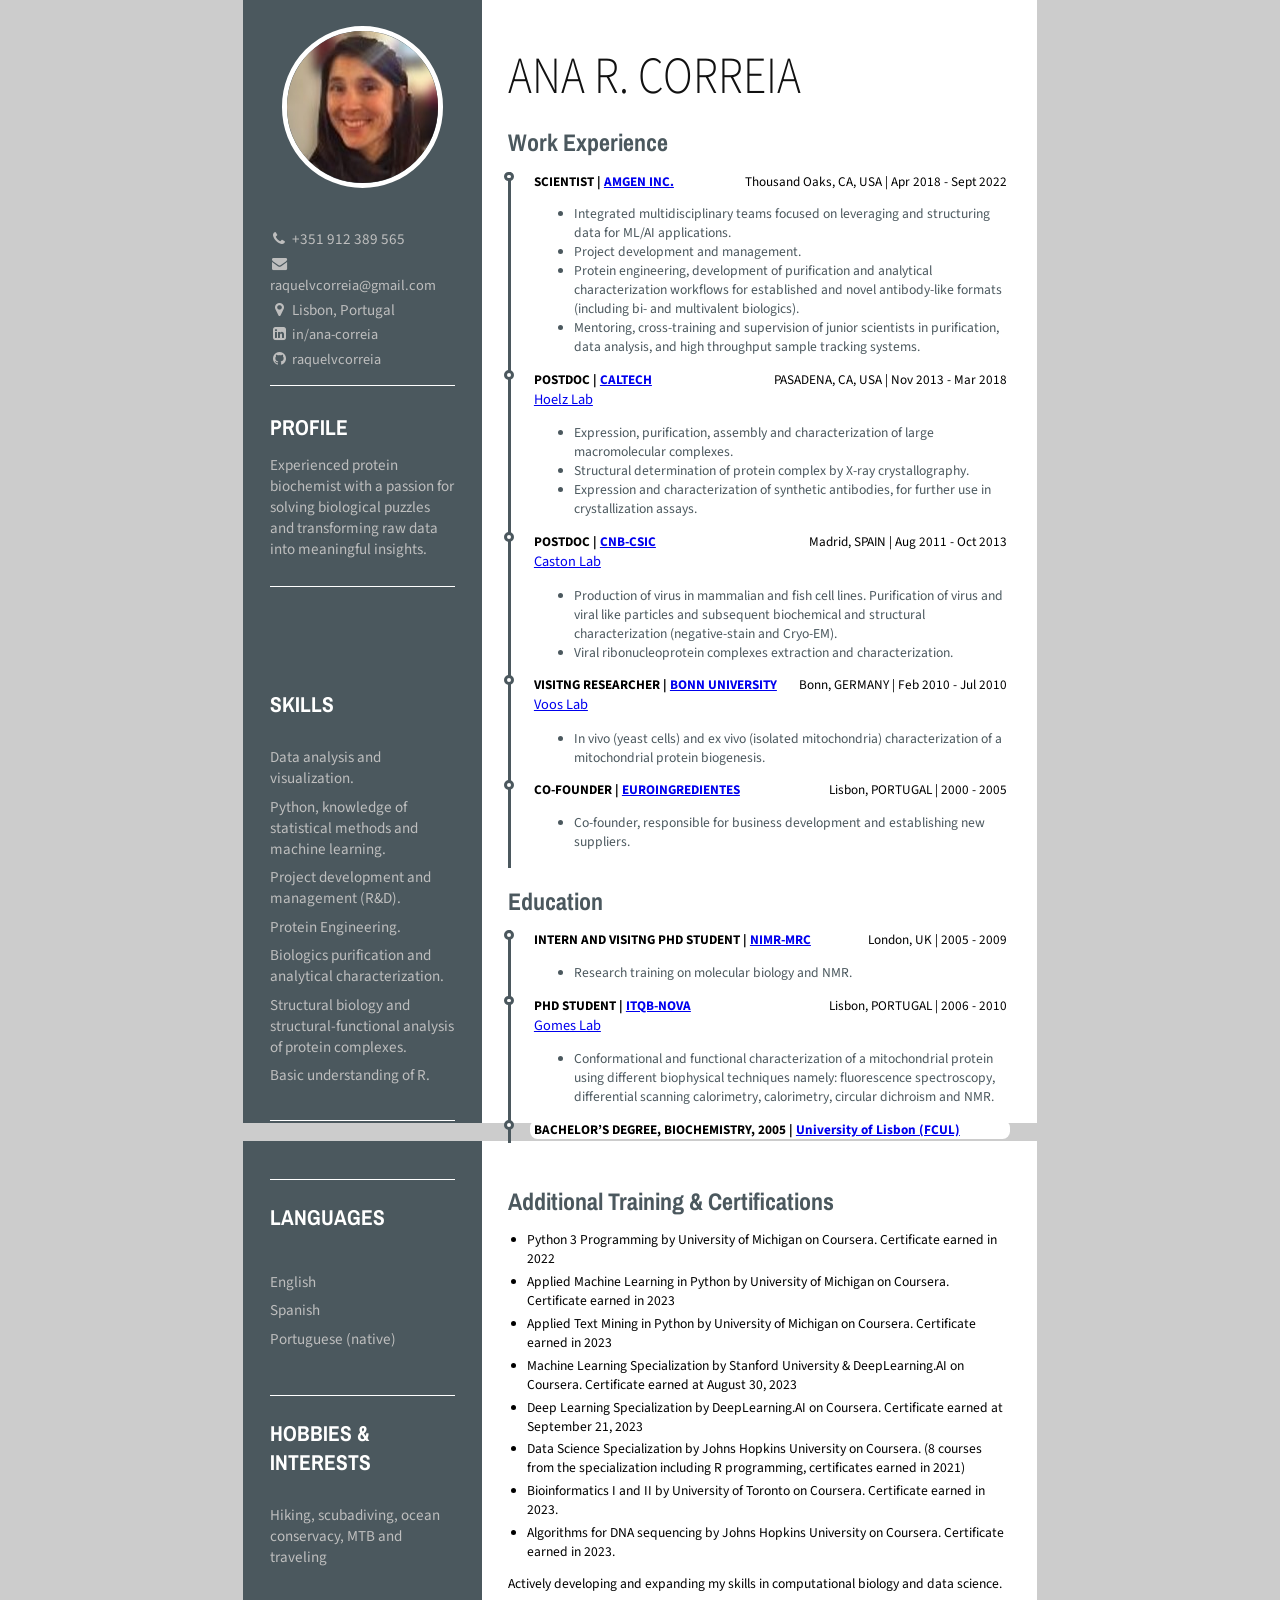
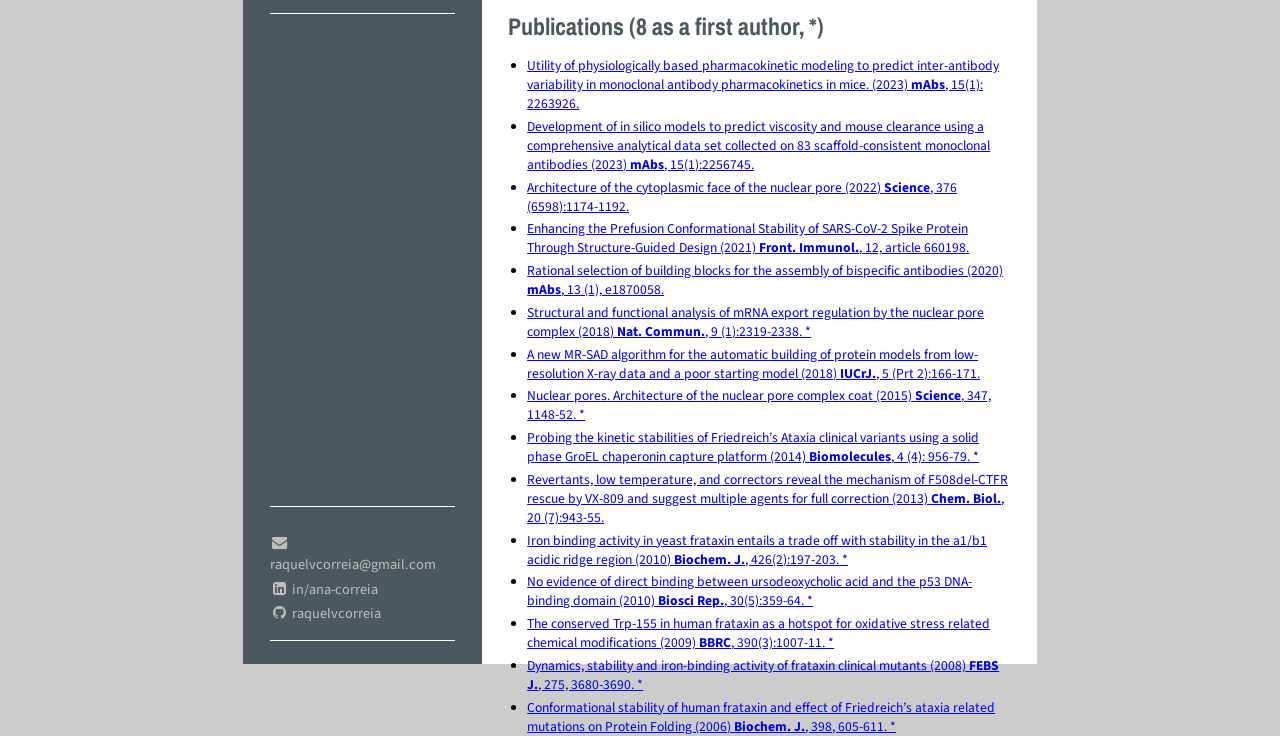
==== index.html @ 67ef7b8e "Updated Research Labs information" ====
<!DOCTYPE html>
<html>
<head>
  <link href="https://maxcdn.bootstrapcdn.com/font-awesome/4.2.0/css/font-awesome.min.css" rel="stylesheet">
  <link rel="preconnect" href="https://fonts.googleapis.com">
  <link rel="preconnect" href="https://fonts.gstatic.com" crossorigin>
  <link href="https://fonts.googleapis.com/css2?family=Archivo+Narrow&family=Julius+Sans+One&family=Open+Sans&family=Source+Sans+Pro&display=swap" rel="stylesheet">
  <link rel="stylesheet" href="index.css">
</head>
<body>
  <page size="A4">
    <div class="container">
      <div class="leftPanel">
        <img src="AnaRCorreia.jpg">
        <div class="details">
          <div class="item bottomLineSeparator">
            <div class="smallText">
              <p>
                <i class="fa fa-phone contactIcon" aria-hidden="true"></i>
                +351 912 389 565
              </p>
              <p>
                <i class="fa fa-envelope contactIcon" aria-hidden="true"></i>
                <a href="mailto:raquelvcorreia@gmail.com">
                raquelvcorreia@gmail.com
                </a>
              </p>
              <p>
                <i class="fa fa-map-marker contactIcon" aria-hidden="true"></i>
                Lisbon, Portugal
              </p>
              <p>
                <i class="fa fa-linkedin-square contactIcon" aria-hidden="true"></i>
                <a href="https://www.linkedin.com/in/ana-correia/">
                in/ana-correia
                </a>
              </p>
              <p>
                <i class="fa fa-github  contactIcon" aria-hidden="true"></i>
                <a href="https://github.com/raquelvcorreia">
                raquelvcorreia
                </a>
              </p>

            </div>
          </div>
          <div class="item bottomLineSeparator">


            <div class="item">
              <h2>
                <p>
                </p>
                PROFILE
              </h2>
              <div class="smallText">
                <p>
                  Experienced protein biochemist with a passion for solving biological puzzles and transforming raw data into meaningful insights.
                </p>
              </div>
            </div>
          </div>
          <div class="item bottomLineSeparator">

            <h2>
              <pre>

              </pre>
              SKILLS
            </h2>
            <div class="smallText">
              <div class="skill">
                  <ul>
                    <li>
                      <span>Data analysis and visualization.</span>
                    </li>
                    <li>
                      <span>Python, knowledge of statistical methods and machine learning.</span>
                    </li>
                    <li>
                      <span>Project development and management (R&D).</span>
                    </li>
                    <li>
                      <span>Protein Engineering.</span>
                    </li>
                    <li>
                      <span>Biologics purification and analytical characterization.</span>
                    </li>
                    <li>
                      <span>Structural biology and structural-functional analysis of protein complexes.</span>
                    </li>
                    <li>
                      <span>Basic understanding of R.</span>
                    </li>
                  </ul>
                </div>
              </div>
            </div>
          </div>
      </div>



      <div class="rightPanel">
        <div>
          <h1>
            Ana R. Correia
          </h1>
        </div>

          <h2>
            Work Experience
          </h2>
          <div class="Timeline">
            <div class="outer">
              <div class="card">
                <div class="info">
                  <div class="title">
                    <div class="jobPosition">
                      <span class="bolded">
                        SCIENTIST | <a href="https://www.amgen.com"> AMGEN INC. </a>
                      </span>
                      <span>
                        Thousand Oaks, CA, USA | Apr 2018 - Sept 2022
                      </span>
                    </div>

                    <div class="smallText">
                      <ul>
                        <li>
                          Integrated multidisciplinary teams focused on leveraging and structuring data for ML/AI applications.
                        </li>
                        <li>
                          Project development and management.
                        </li>
                        <li>
                          Protein engineering, development of purification and analytical characterization workflows for established and novel antibody-like formats (including bi- and multivalent biologics).
                        </li>
                        <li>
                          Mentoring, cross-training and supervision of junior scientists in purification, data analysis, and high throughput sample tracking systems.
                        </li>
                      </ul>
                    </div>
                  </div>
                </div>
              </div>

              <div class="card">
                <div class="info">
                  <div class="title">
                    <div class="jobPosition">
                      <span class="bolded">
                        POSTDOC | <a href="https://www.caltech.edu/"> CALTECH </a>
                      </span>
                      <span>
                        PASADENA, CA, USA | Nov 2013 - Mar 2018
                      </span>
                    </div>
                    <div class="smallText">
                      <a href="http://ahweb.caltech.edu/AH_Web/Hoelz_Lab_Home.html"> Hoelz Lab </a>
                      <ul>
                        <li>
                          Expression, purification, assembly and characterization of large macromolecular complexes.
                        </li>
                        <li>
                          Structural determination of protein complex by X-ray crystallography.
                        </li>
                        <li>
                          Expression and characterization of synthetic antibodies, for further use in crystallization assays.
                        </li>
                      </ul>
                    </div>
                  </div>
                </div>
              </div>

              <div class="card">
                <div class="info">
                  <div class="title">
                    <div class="jobPosition">
                      <span class="bolded">
                        POSTDOC | <a href="http://www.cnb.csic.es/"> CNB-CSIC </a>
                      </span>
                      <span>
                        Madrid, SPAIN | Aug 2011 - Oct 2013
                      </span>
                    </div>
                    <div class="smallText">
                      <a href="http://wwwuser.cnb.csic.es/~jrcaston/Caston-lab/Home.html"> Caston Lab </a>
                      <ul>
                        <li>
                          Production of virus in mammalian and fish cell lines. Purification of virus and viral like particles and subsequent biochemical and structural characterization (negative-stain and Cryo-EM).
                        </li>
                        <li>
                          Viral ribonucleoprotein complexes extraction and characterization.
                        </li>
                      </ul>
                    </div>
                </div>
              </div>
            </div>
            <div class="card">
              <div class="info">
                <div class="title">
                  <div class="jobPosition">
                    <span class="bolded">
                      VISITNG RESEARCHER | <a href="https://www.uni-bonn.de/en"> BONN UNIVERSITY </a>
                    </span>
                    <span>
                      Bonn, GERMANY | Feb 2010 - Jul 2010
                    </span>
                  </div>
                  <div class="smallText">
                    <a href="https://www.ibmb.uni-bonn.de/de/forschung/ag-voos"> Voos Lab </a>
                    <ul>
                      <li>
                        In vivo (yeast cells) and ex vivo (isolated mitochondria) characterization of a mitochondrial protein biogenesis.
                      </li>
                    </ul>
                  </div>
                </div>
              </div>
            </div>

            <div class="card">
              <div class="info">
                <div class="title">
                  <div class="jobPosition">
                    <span class="bolded">
                      CO-FOUNDER | <a href="https://www.euroingredientes.pt"> EUROINGREDIENTES </a>
                    </span>
                    <span>
                      Lisbon, PORTUGAL | 2000 - 2005
                    </span>
                  </div>
                  <div class="smallText">
                    <ul>
                      <li>
                        Co-founder, responsible for business development and establishing new suppliers.
                      </li>
                    </ul>
                  </ul>
                </div>
              </div>
            </div>
          </div>
        </div>




            <h2>
              Education
            </h2>

              <div class="Timeline">
                <div class="outer">
                  <div class="card">
                    <div class="info">
                      <div class="title">
                        <div class="jobPosition">
                          <span class="bolded">
                            INTERN AND VISITNG PHD STUDENT | <a href="https://www.crick.ac.uk"> NIMR-MRC </a>
                          </span>
                          <span>
                            London, UK | 2005 - 2009
                          </span>
                        </div>
                      <div class="smallText">
                        <ul>
                          <li>
                            Research training on molecular biology and NMR.
                          </li>
                        </ul>
                      </div>
                    </div>
                  </div>
                </div>
                <div class="card">
                  <div class="info">
                    <div class="title">
                      <div class="jobPosition">
                        <span class="bolded">
                          PHD STUDENT | <a href="https://www.itqb.unl.pt"> ITQB-NOVA </a>
                        </span>
                        <span>
                          Lisbon, PORTUGAL | 2006 - 2010
                        </span>
                      </div>
                      <div class="smallText">
                        <a href="https://folding.campus.ciencias.ulisboa.pt/index.html"> Gomes Lab </a>
                        <ul>
                          <li>
                            Conformational and functional characterization of a mitochondrial protein using different biophysical techniques namely: fluorescence spectroscopy, differential scanning calorimetry, calorimetry, circular dichroism and NMR.
                          </li>
                        </ul>
                      </div>
                    </div>
                  </div>
                </div>
              <div class="card">
                  <div class="info">
                    <div class="title">
                    <div class="jobPosition">
                    <span class="bolded">
                      BACHELOR’S DEGREE, BIOCHEMISTRY, 2005 | <a href="https://ciencias.ulisboa.pt/en"> University of Lisbon (FCUL) </a>
                    </span>
                  </div>
                  </div>
                </div>
              </div>
            </div>
          </div>
        </div>
      </div>
    </div>



  </page>

  <page size="A4">
    <div class="container">
      <div class="leftPanel">
        <div class="item bottomLineSeparator">
          <div class="item topLineSeparator">
            <div class="item">
              <h2>
                LANGUAGES
              </h2>
              </div>
              <div class="smallText">
              <div class="skill">
                <ul>
                  <li>
                    <span>English</span>
                  </li>
                  <li>
                    <span>Spanish</span>
                  </li>
                  <li>
                    <span>Portuguese (native)</span>
                  </li>
                </ul>

              </div>
            </div>
          </div>
          </div>
          <div class="item bottomLineSeparator">
            <div class="item">
              <h2>
                HOBBIES & INTERESTS
              </h2>
              <div class="smallText">
                <div class="skill">
                  <ul>
                    <li>
                    <span>Hiking, scubadiving, ocean conservacy, MTB and traveling </span>
                    </li>
                  </ul>
                  </div>
                </div>
              </div>
            </div>


          <div class="details2">
            <div class="item topLineSeparator">
            <div class="item bottomLineSeparator">
              <div class="smallText">
                <p>
                  <i class="fa fa-envelope contactIcon" aria-hidden="true"></i>
                  <a href="mailto:raquelvcorreia@gmail.com">
                  raquelvcorreia@gmail.com
                  </a>
                </p>
                <p>
                  <i class="fa fa-linkedin-square contactIcon" aria-hidden="true"></i>
                  <a href="https://www.linkedin.com/in/ana-correia/">
                  in/ana-correia
                  </a>
                </p>
                <p>
                  <i class="fa fa-github  contactIcon" aria-hidden="true"></i>
                  <a href="https://github.com/raquelvcorreia">
                  raquelvcorreia
                  </a>
                  </p>

                </div>
            </div>
          </div>
          </div>
        </div>


      <div class="rightPanel">



            <h2>
              Additional Training & Certifications
            </h2>
            <div class="smallText2">
              <p>
                <ul>
                  <li>
                    Python 3 Programming by University of Michigan on Coursera. Certificate earned in 2022
                  </li>
                  <p></p>
                  <li>
                    Applied Machine Learning in Python by University of Michigan on Coursera. Certificate earned in 2023
                  </li>
                  <p></p>
                  <li>
                    Applied Text Mining in Python by University of Michigan on Coursera. Certificate earned in 2023
                  </li>
                  <p></p>
                  <li>
                    Machine Learning Specialization by Stanford University & DeepLearning.AI on Coursera. Certificate earned at August 30, 2023
                  </li>
                  <p></p>
                  <li>
                    Deep Learning Specialization by DeepLearning.AI on Coursera. Certificate earned at September 21, 2023
                  </li>
                  <p></p>
                  <li>
                    Data Science Specialization by Johns Hopkins University on Coursera. (8 courses from the specialization including R programming, certificates earned in 2021)
                  </li>
                  <p></p>
                  <li>
                    Bioinformatics I and II by University of Toronto on Coursera. Certificate earned in 2023.
                  </li>
                  <p></p>
                  <li>
                    Algorithms for DNA sequencing by Johns Hopkins University on Coursera. Certificate earned in 2023.
                  </li>
                  <p></p>

                </ul>
                Actively developing and expanding my skills in computational biology and data science.

              </p>
            </div>

              <h2>
                <p></p>
                Publications (8 as a first author, *)
              </h2>
              <div class="smallText2">
                <p>
                  <ul>
                    <li>
                      <a href="https://www.tandfonline.com/doi/full/10.1080/19420862.2023.2263926">
                      Utility of physiologically based pharmacokinetic modeling to predict inter-antibody variability in monoclonal antibody pharmacokinetics in mice. (2023)  <b>mAbs</b>, 15(1): 2263926.
                      </a>
                    </li>
                    <p></p>
                    <li>
                      <a href="https://www.tandfonline.com/doi/full/10.1080/19420862.2023.2256745">
                      Development of in silico models to predict viscosity and mouse clearance using a comprehensive analytical data set collected on 83 scaffold-consistent monoclonal antibodies (2023) <b>mAbs</b>, 15(1):2256745.
                      </a>
                    </li>
                    <p></p>
                    <li>
                      <a href="https://www.science.org/doi/epdf/10.1126/science.abm9129">
                      Architecture of the cytoplasmic face of the nuclear pore (2022) <b>Science</b>, 376 (6598):1174-1192.
                      </a>
                    </li>
                    <p></p>
                    <li>
                      <a href="https://www.frontiersin.org/articles/10.3389/fimmu.2021.660198/full">
                      Enhancing the Prefusion Conformational Stability of SARS-CoV-2 Spike Protein Through Structure-Guided Design (2021) <b>Front. Immunol.</b>, 12, article 660198.
                      </a>
                    </li>
                    <p></p>
                    <li>
                      <a href="https://www.tandfonline.com/doi/full/10.1080/19420862.2020.1870058">
                      Rational selection of building blocks for the assembly of bispecific antibodies (2020) <b>mAbs</b>, 13 (1), e1870058.
                      </a>
                    </li>
                    <p></p>
                    <li>
                      <a href="https://www.nature.com/articles/s41467-018-04459-3">
                      Structural and functional analysis of mRNA export regulation by the nuclear pore complex (2018) <b>Nat. Commun.</b>, 9 (1):2319-2338. *
                      </a>
                    </li>
                    <p></p>
                    <li>
                      <a href="https://journals.iucr.org/m/issues/2018/02/00/jt5023/index.html">
                      A new MR-SAD algorithm for the automatic building of protein models from low-resolution X-ray data and a poor starting model (2018) <b>IUCrJ.</b>, 5 (Prt 2):166-171.
                      </a>
                    </li>
                    <p></p>
                    <li>
                      <a href="https://www.science.org/doi/10.1126/science.aaa4136">
                      Nuclear pores. Architecture of the nuclear pore complex coat (2015) <b>Science</b>, 347, 1148-52. *
                      </a>
                    </li>
                    <p></p>
                    <li>
                      <a href="https://www.mdpi.com/2218-273X/4/4/956">
                      Probing the kinetic stabilities of Friedreich’s Ataxia clinical variants using a solid phase GroEL chaperonin capture platform (2014) <b>Biomolecules</b>, 4 (4): 956-79. *
                      </a>
                    </li>
                    <p></p>
                    <li>
                      <a href="https://www.sciencedirect.com/science/article/pii/S1074552113002378?via%3Dihub">
                      Revertants, low temperature, and correctors reveal the mechanism of F508del-CTFR rescue by VX-809 and suggest multiple agents for full correction (2013) <b>Chem. Biol.</b>, 20 (7):943-55.
                      </a>
                    </li>
                    <p></p>
                    <li>
                      <a href="https://portlandpress.com/biochemj/article-abstract/426/2/197/44820/Iron-binding-activity-in-yeast-frataxin-entails-a?redirectedFrom=fulltext">
                      Iron binding activity in yeast frataxin entails a trade off with stability in the a1/b1 acidic ridge region (2010) <b>Biochem. J.</b>, 426(2):197-203. *
                      </a>
                    </li>
                    <p></p>
                    <li>
                      <a href="https://portlandpress.com/bioscirep/article-abstract/30/5/359/55844/No-evidence-of-direct-binding-between?redirectedFrom=fulltext">
                      No evidence of direct binding between ursodeoxycholic acid and the p53 DNA-binding domain (2010) <b>Biosci Rep.</b>, 30(5):359-64. *
                      </a>
                    </li>
                    <p></p>
                    <li>
                      <a href="https://www.sciencedirect.com/science/article/abs/pii/S0006291X09020865?via%3Dihub">
                     The conserved Trp-155 in human frataxin as a hotspot for oxidative stress related chemical modifications (2009) <b>BBRC</b>, 390(3):1007-11. *
                     </a>
                    </li>
                    <p></p>
                    <li>
                      <a href="https://febs.onlinelibrary.wiley.com/doi/10.1111/j.1742-4658.2008.06512.x">
                      Dynamics, stability and iron-binding activity of frataxin clinical mutants (2008) <b>FEBS J.</b>, 275, 3680-3690. *
                      </a>
                    </li>
                    <p></p>
                    <li>
                      <a href="https://portlandpress.com/biochemj/article-abstract/398/3/605/42442/Conformational-stability-of-human-frataxin-and?redirectedFrom=fulltext">
                      Conformational stability of human frataxin and effect of Friedreich’s ataxia related mutations on Protein Folding (2006) <b>Biochem. J.</b>, 398, 605-611. *
                      </a>
                    </li>
                    <p></p>
                  </ul>
                </p>



  </page>
</body>
</html>
---- index.css ----
/* Fonts */

/* Family */
h1 {
  font-family: 'Source Sans Pro', sans-serif;
}

h2 { /* Contact, Skills, Education, About me, Work Experience */
  font-family: 'Archivo Narrow', sans-serif;
}

h3 { /* Accountant */
  font-family: 'Open Sans', sans-serif;
}

.jobPosition span,
.projectName span {
  font-family: 'Source Sans Pro', sans-serif;
}

.upperCase {
  text-transform: uppercase;
}

.smallText,
.smallText span,
.smallText p,
.smallText a {
  font-family: 'Source Sans Pro', sans-serif;
  text-align: alignleft;
}

.smallText2,
.smallText2 span,
.smallText2 p,
.smallText2 a {
  font-family: 'Source Sans Pro', sans-serif;
  text-align: alignleft;
}
.smallText2 ul {
  margin-left: 0;
  padding-left: 0.5cm
}

.smallText3,
.smallText3 span,
.smallText3 p,
.smallText3 a {
  font-family: 'Source Sans Pro', sans-serif;
  text-align: alignleft;
}

.smallText3 ul {
  margin-left: 0;
  padding-left: 0.5cm;
}

/* End Family */

/* Colors */
h1 {
  color: #111;
}

h2 {
  color: #4b585e;
}

.leftPanel,
.leftPanel a {
  color: #bebebe;
  text-decoration: none;
}

.leftPanel h2 {
  color: white;
}

/* End Colors */

/* Sizes */
h1 {
  font-weight: 300;
  font-size: 1.2cm;
  transform:scale(1,1.15);
  margin-bottom: 0.2cm;
  margin-top: 0.5cm;
  text-transform: uppercase;
}

h2 {
  margin-top: 0.45cm;
  margin-bottom: 0.35cm;
}

.leftPanel,
.leftPanel a {
  font-size: 0.38cm;
}

.projectName span,
.jobPosition span {
  font-size: 0.35cm;
}

.smallText,
.smallText span,
.smallText p,
.smallText a {
  font-size: 0.36cm;
}

.smallText2,
.smallText2 span,
.smallText2 p,
.smallText2 a {
  font-size: 0.36cm;
}

.leftPanel .smallText,
.leftPanel .smallText,
.leftPanel .smallText span,
.leftPanel .smallText p,
.smallText a {
  font-size: 0.40cm;
}


.leftPanel .smallText3,
.leftPanel .smallText3,
.leftPanel .smallText3 span,
.leftPanel .smallText3 p,
.smallText a {
  font-size: 0.38cm;
}

.contactIcon {
  width: 0.5cm;
  text-align: center;
}

p {
  margin-top: 0.1cm;
  margin-bottom: 0.1cm;
}
/* End Sizes */

.bolded {
  font-weight: bold;
}

.white {
  color: white;
}
/* End Fonts */

/* Layout */
body {
  background: rgb(204,204,204);
  width: 21cm;
  height: 29.7cm;
  margin: 0 auto;
}

/* Printing */
page {
  background: white;
  display: block;
  margin: 0 auto;
  margin-bottom: 0.5cm;
}

page[size="A4"] {
  width: 21cm;
  height: 29.7cm;
}

@page {
   size: 21cm 29.7cm;
   padding: 0;
   margin: 0mm;
   border: none;
   border-collapse: collapse;
}
/* End Printing */

.container {
  display: flex;
  flex-direction: row;
  width: 100%;
  height: 100%;
}

.leftPanel {
  width: 27%;
  background-color: #4b585e;
  padding: 0.7cm;
  display: flex;
  flex-direction: column;
  align-items: center;
}


.rightPanel {
  width: 73%;
  padding: 0.7cm;
}

.leftPanel img {
  width: 4cm;
  height: 4cm;
  margin-bottom: 0.7cm;
  border-radius: 50%;
  border: 0.15cm solid white;
  object-fit: cover;
  object-position: 50% 50%;
}

.leftPanel .details {
  width: 100%;
  display: flex;
  flex-direction: column;
}

.leftPanel .details2 {
  position: relative;
  top:13cm;
  width: 100%;
  height: 5cm;
  flex-direction: column;
}

.leftPanel .item {
  position: relative;
  width: 100%;
  flex-direction: column;
}

.skill {
  display: flex;
  flex-direction: row;
  justify-content: space-between;
  padding-left: 0;
  top: 10cm;
}

.skill>ul {
  list-style-type: none;
  padding-left: 0;
  padding-top: 0.4;
  padding-bottom: 0.4;
}


.skill>ul>li {
  list-style-type: none;
  padding-left: 0cm;
  padding-bottom:0.2cm;
  padding-bottom:0.2cm;
}

.bottomLineSeparator {
  border-bottom: 0.05cm solid white;
}

.topLineSeparator {
  border-top: 0.05cm solid white;
}

.alignleft {
  text-align: left !important;
  width: 1cm;
}

.alignright {
  text-align: right !important;
  width: 0.6cm;
  margin-right: 0.1cm
}



.jobPosition {
  display: flex;
  flex-direction: row;
  justify-content: space-between;
  color: black;
}



.item {
  padding-bottom: 0.3cm;
  padding-top: 0.3cm;
}

.item h2{
  margin-top: 0;
}

.lastParagrafNoMarginBottom {
  margin-bottom: 0;
}

/*End Layout*/

/* Timeline Container */
.timeline {
  background: #4b585e;
  margin: 0.05cm auto;
  padding: 0.05cm;
}

/* Outer Layer with the timeline border */
.outer {
  border-left: 0.1cm solid #4b585e;
  padding-bottom: 0.1cm;
}

/* Card container */
.card {
  position: relative;
  margin: 0 0 0 0.5cm;
  padding: 0 0.1cm;
  background: white;
  color: #4b585e;
  border-radius: 0.2cm;
  max-width: 100%;

}

/* Information about the timeline */
.info {
  display: flex;
  flex-direction: column;
  gap: 0.3cm;
}

/* Title of the card */
.title {
  color: #4b585e;
  position: relative;
}

/* Timeline dot  */
.title::before {
  content: "";
  position: absolute;
  width: 0.10cm;
  height: 0.10cm;
  background: white;
  border-radius: 26.4cm;
  left: -0.79cm;
  border: 0.1cm solid #4b585e;
}
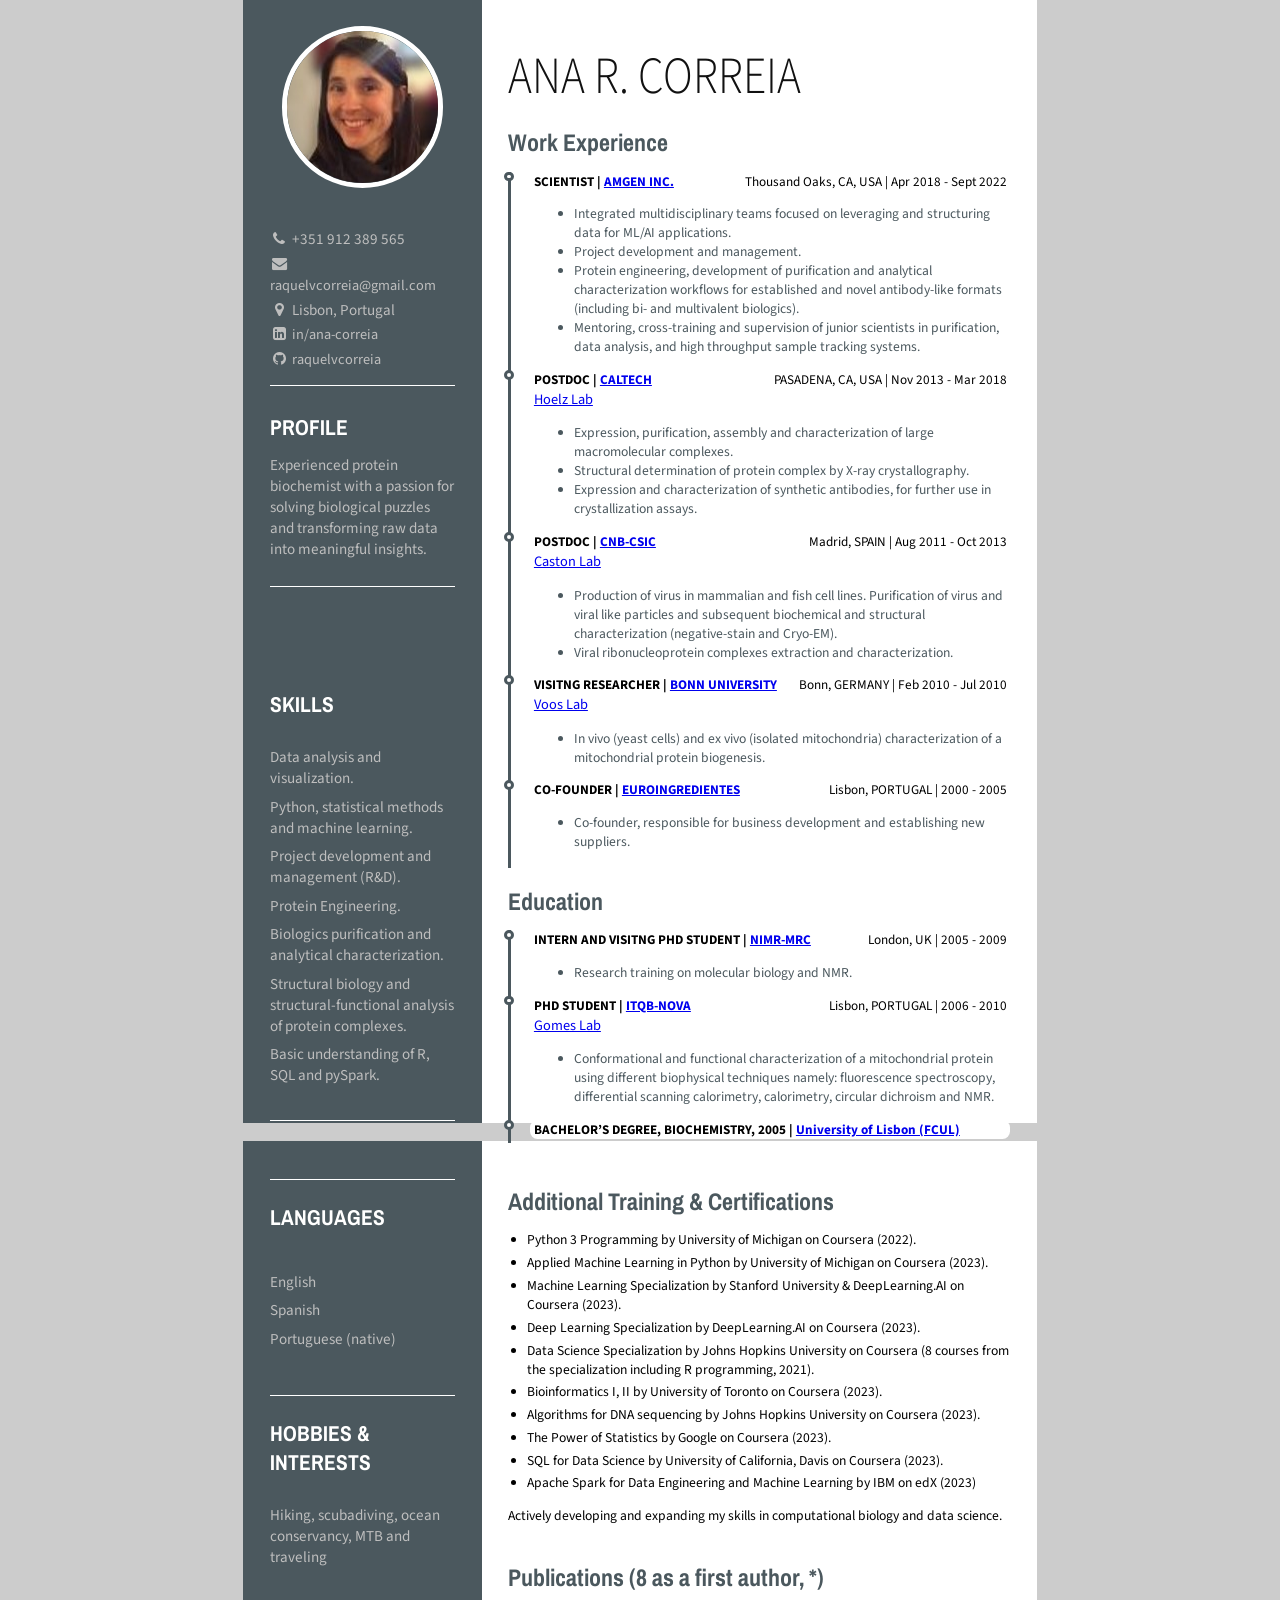
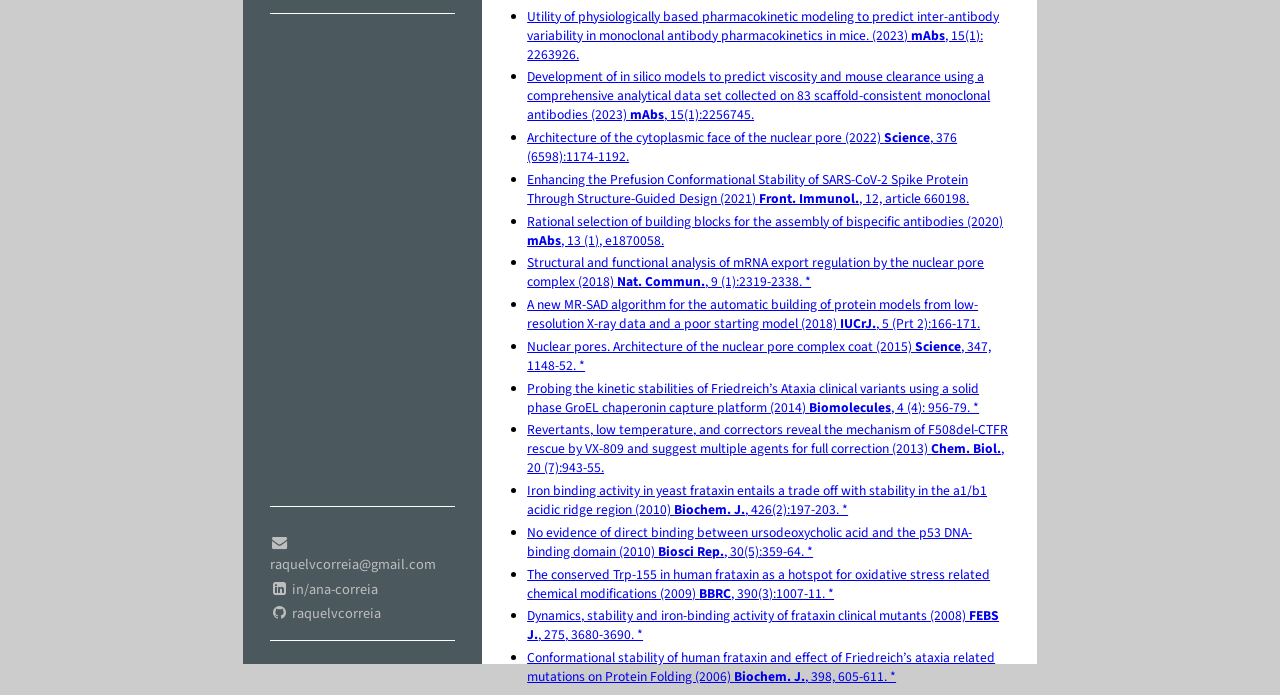
==== commit 264fb105: "Updated SQL, pySpark and corrected typo" ====
--- a/index.html
+++ b/index.html
@@ -75,7 +75,7 @@
                       <span>Data analysis and visualization.</span>
                     </li>
                     <li>
-                      <span>Python, knowledge of statistical methods and machine learning.</span>
+                      <span>Python, statistical methods and machine learning.</span>
                     </li>
                     <li>
                       <span>Project development and management (R&D).</span>
@@ -90,7 +90,7 @@
                       <span>Structural biology and structural-functional analysis of protein complexes.</span>
                     </li>
                     <li>
-                      <span>Basic understanding of R.</span>
+                      <span>Basic understanding of R, SQL and pySpark.</span>
                     </li>
                   </ul>
                 </div>
@@ -356,7 +356,7 @@
                 <div class="skill">
                   <ul>
                     <li>
-                    <span>Hiking, scubadiving, ocean conservacy, MTB and traveling </span>
+                    <span>Hiking, scubadiving, ocean conservancy, MTB and traveling </span>
                     </li>
                   </ul>
                   </div>
@@ -406,45 +406,58 @@
               <p>
                 <ul>
                   <li>
-                    Python 3 Programming by University of Michigan on Coursera. Certificate earned in 2022
-                  </li>
-                  <p></p>
-                  <li>
-                    Applied Machine Learning in Python by University of Michigan on Coursera. Certificate earned in 2023
-                  </li>
-                  <p></p>
-                  <li>
-                    Applied Text Mining in Python by University of Michigan on Coursera. Certificate earned in 2023
-                  </li>
-                  <p></p>
-                  <li>
-                    Machine Learning Specialization by Stanford University & DeepLearning.AI on Coursera. Certificate earned at August 30, 2023
-                  </li>
-                  <p></p>
-                  <li>
-                    Deep Learning Specialization by DeepLearning.AI on Coursera. Certificate earned at September 21, 2023
-                  </li>
-                  <p></p>
-                  <li>
-                    Data Science Specialization by Johns Hopkins University on Coursera. (8 courses from the specialization including R programming, certificates earned in 2021)
-                  </li>
-                  <p></p>
-                  <li>
-                    Bioinformatics I and II by University of Toronto on Coursera. Certificate earned in 2023.
-                  </li>
-                  <p></p>
-                  <li>
-                    Algorithms for DNA sequencing by Johns Hopkins University on Coursera. Certificate earned in 2023.
+                    Python 3 Programming by University of Michigan on Coursera (2022).
+                  </li>
+                  <p></p>
+                  <li>
+                    Applied Machine Learning in Python by University of Michigan on Coursera (2023).
+                  </li>
+                  <p></p>
+                  <li>
+                    Machine Learning Specialization by Stanford University & DeepLearning.AI on Coursera (2023).
+                  </li>
+                  <p></p>
+                  <li>
+                    Deep Learning Specialization by DeepLearning.AI on Coursera (2023).
+                  </li>
+                  <p></p>
+                  <li>
+                    Data Science Specialization by Johns Hopkins University on Coursera (8 courses from the specialization including R programming, 2021).
+                  </li>
+                  <p></p>
+                  <li>
+                    Bioinformatics I, II by University of Toronto on Coursera (2023).
+                  </li>
+                  <p></p>
+                  <li>
+                    Algorithms for DNA sequencing by Johns Hopkins University on Coursera (2023).
+                  </li>
+                  <p></p>
+                  <li>
+                    The Power of Statistics by Google on Coursera (2023).
+                  </li>
+                  <p></p>
+                  <li>
+                    SQL for Data Science by University of California, Davis on Coursera (2023).
+                  </li>
+                  <p></p>
+                  <li>
+                    Apache Spark for Data Engineering and Machine Learning by IBM on edX (2023)
                   </li>
                   <p></p>
 
                 </ul>
                 Actively developing and expanding my skills in computational biology and data science.
 
+                <br></br>
+
+            </div>
+
+
               </p>
-            </div>
 
               <h2>
+
                 <p></p>
                 Publications (8 as a first author, *)
               </h2>
--- a/index.css
+++ b/index.css
@@ -353,3 +353,7 @@
   left: -0.79cm;
   border: 0.1cm solid #4b585e;
 }
+/* Extra space */
+p.big {
+  line-height: 1cm;
+}
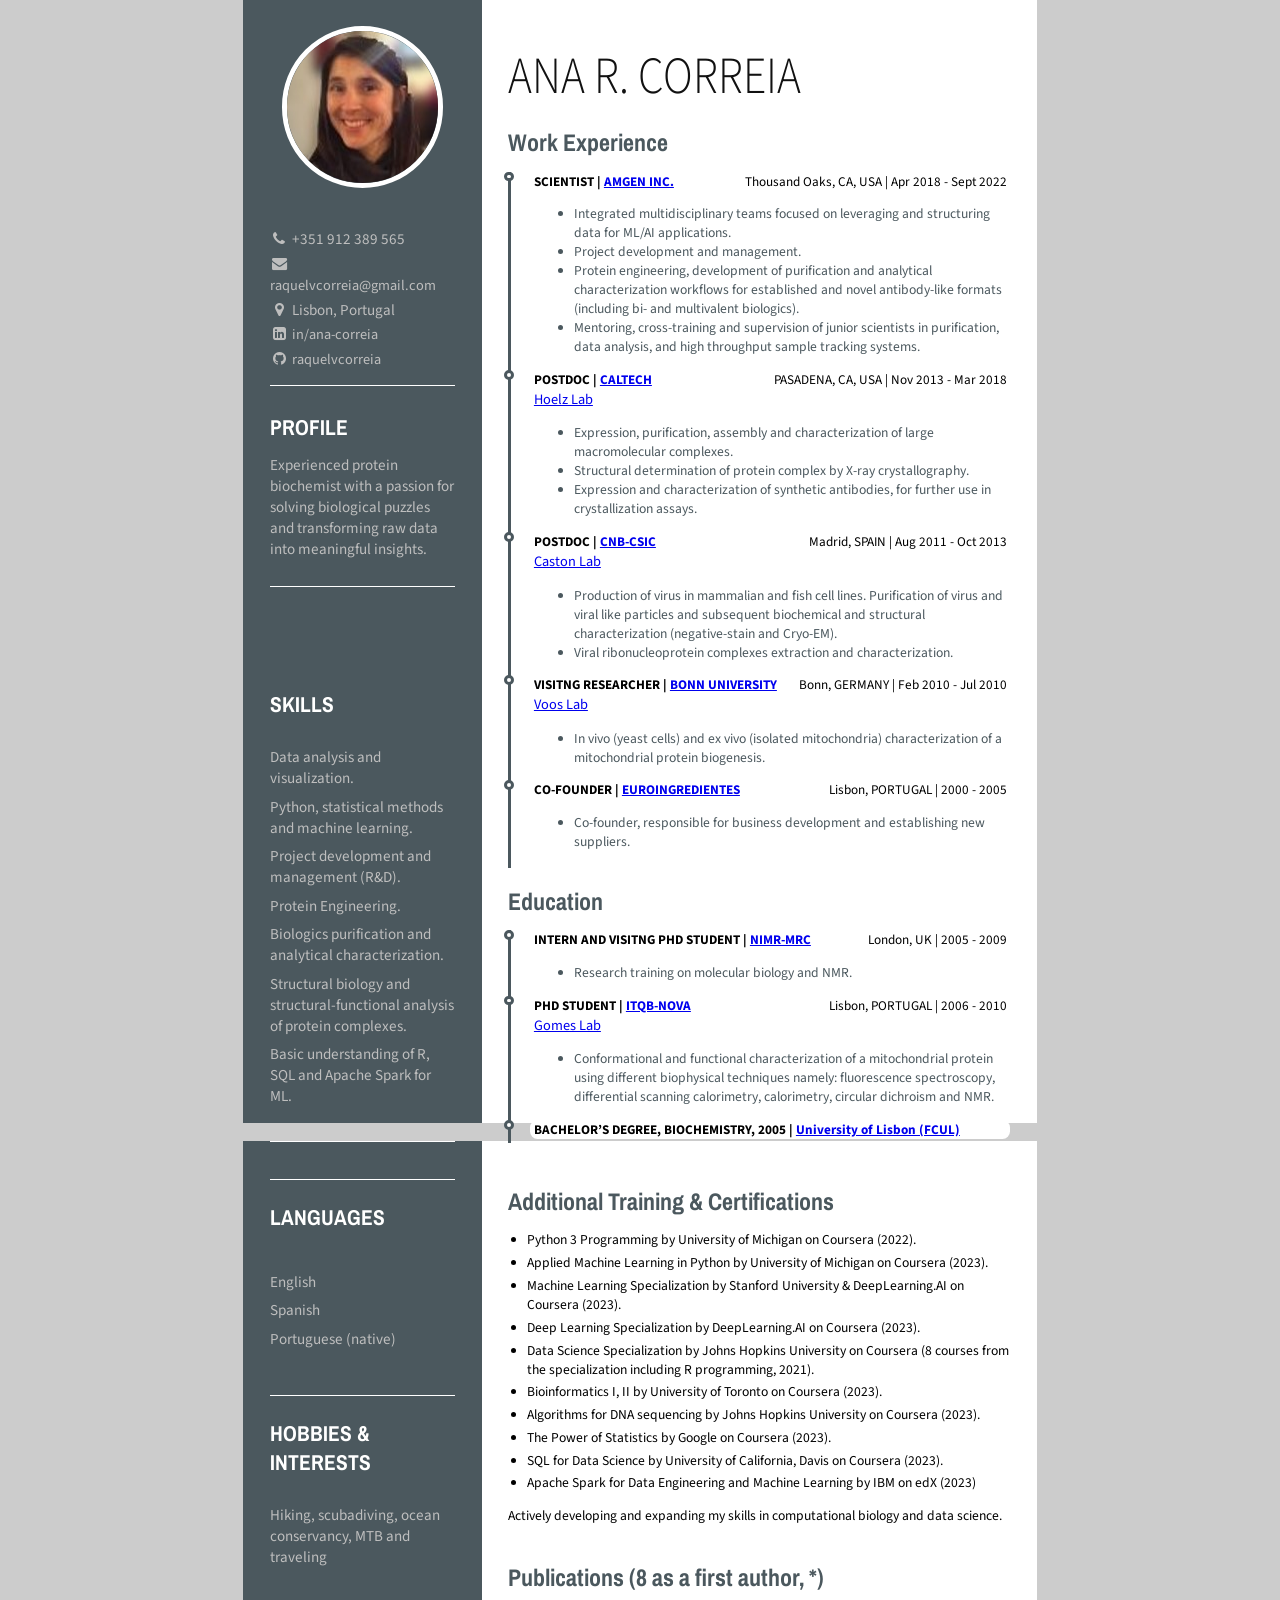
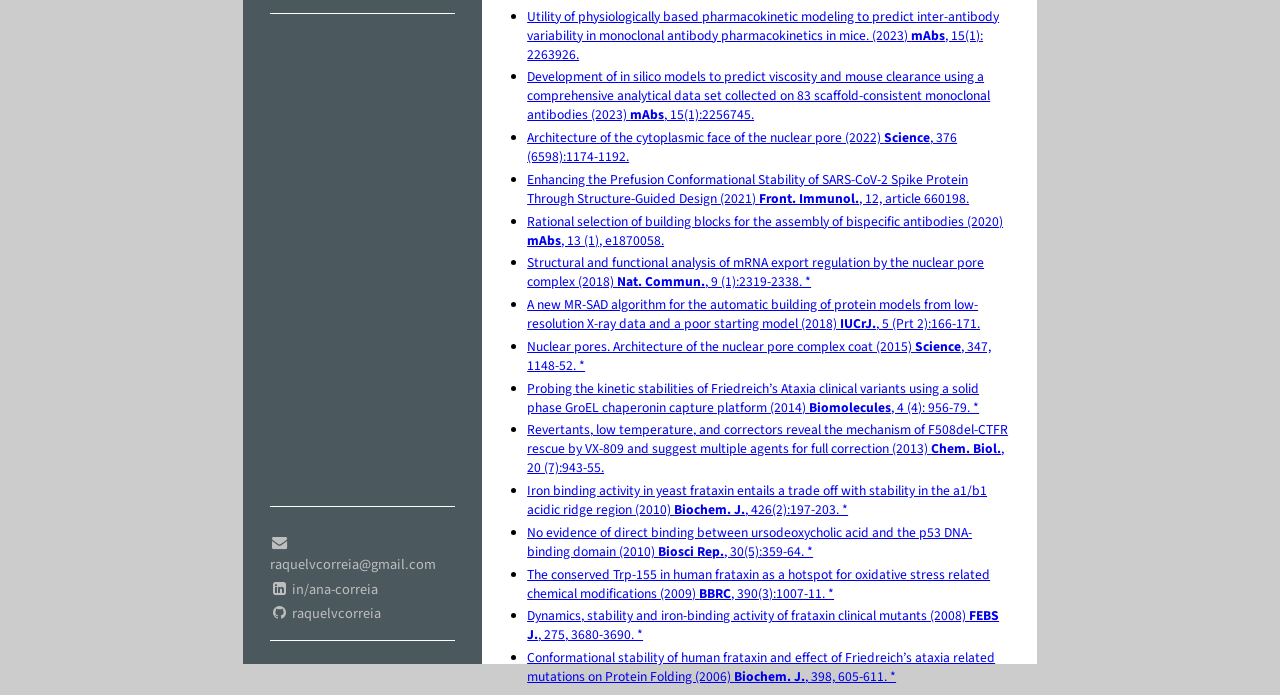
==== commit 6d00001e: "updating html and pdf" ====
--- a/index.html
+++ b/index.html
@@ -90,7 +90,7 @@
                       <span>Structural biology and structural-functional analysis of protein complexes.</span>
                     </li>
                     <li>
-                      <span>Basic understanding of R, SQL and pySpark.</span>
+                      <span>Basic understanding of R, SQL and Apache Spark for ML.</span>
                     </li>
                   </ul>
                 </div>
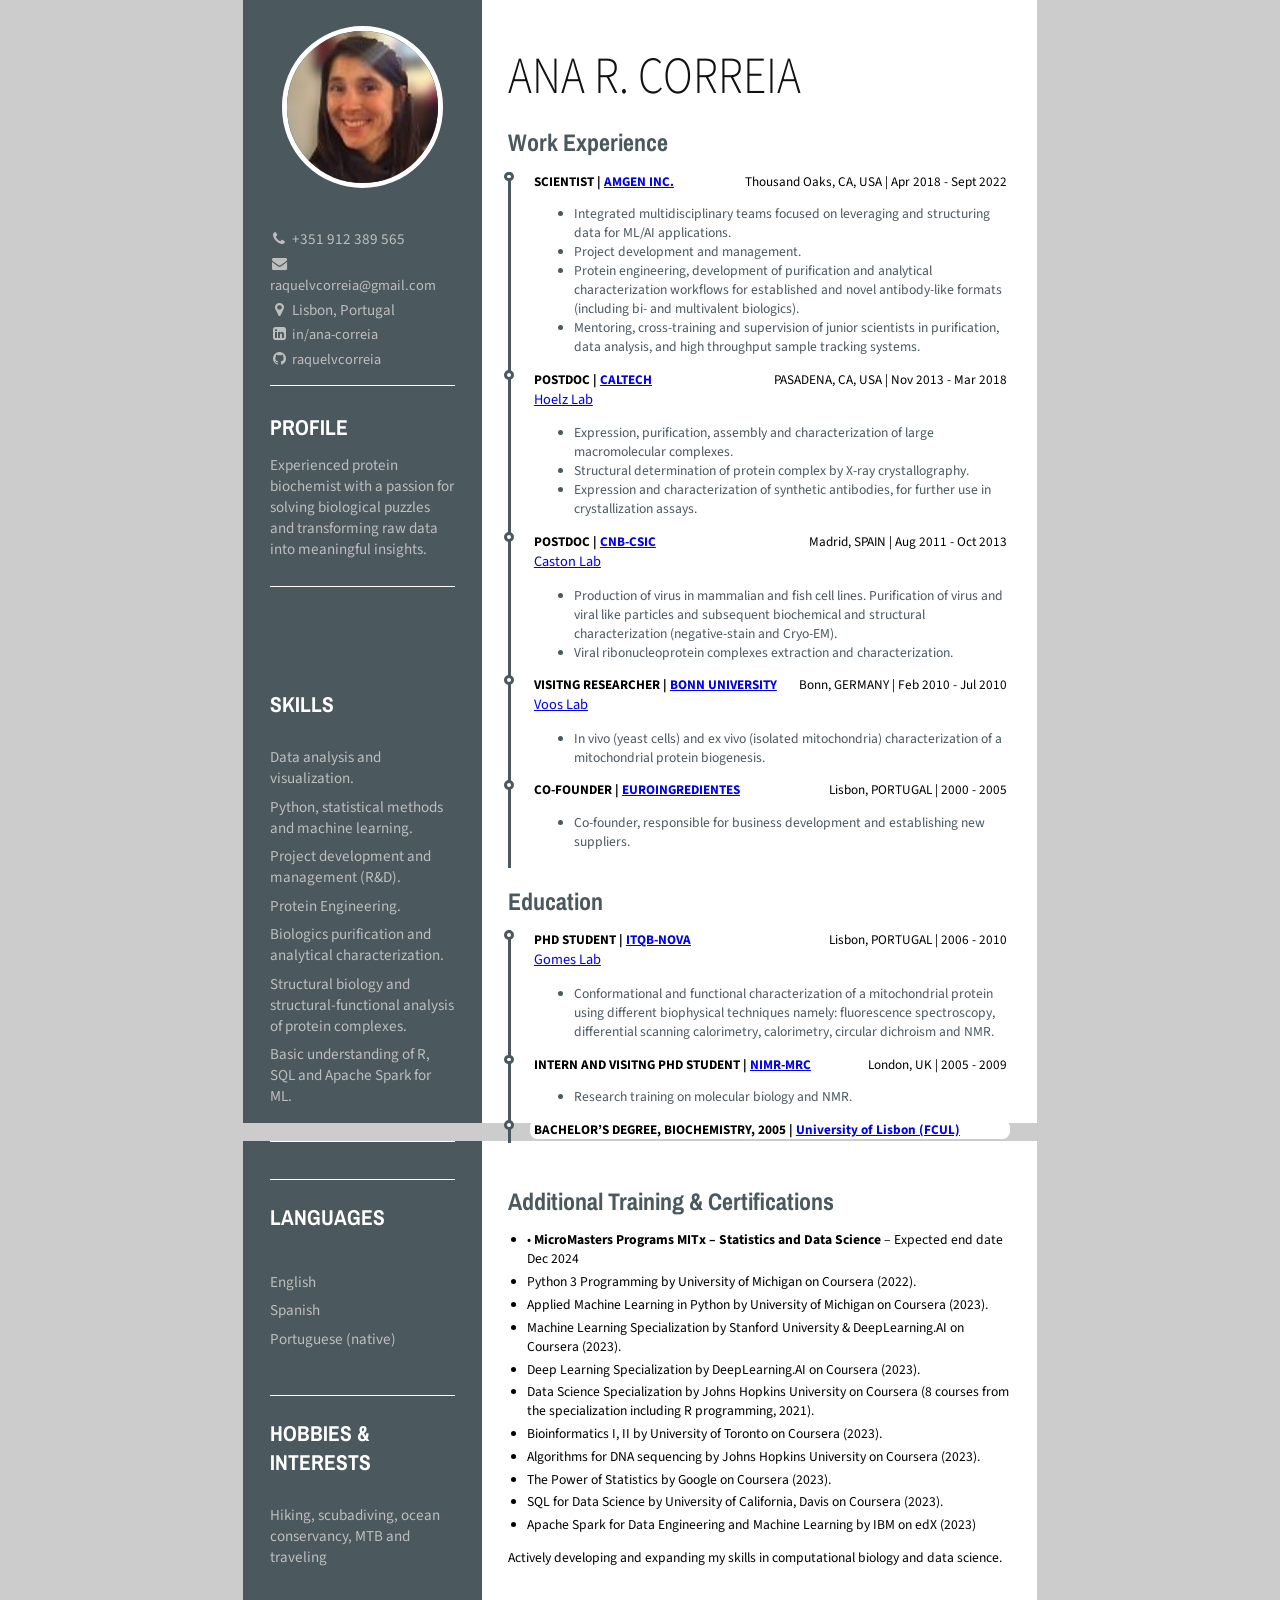
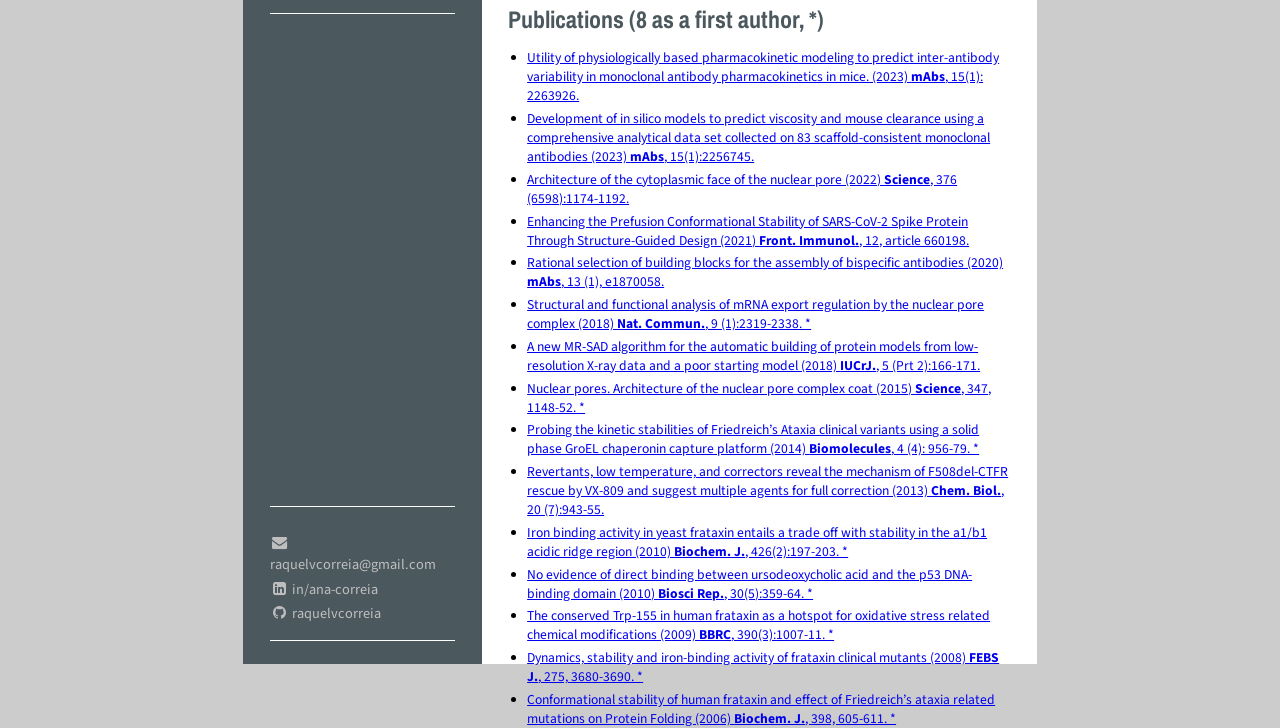
==== commit c14acc77: "update information on micromasters" ====
--- a/index.html
+++ b/index.html
@@ -255,27 +255,6 @@
 
               <div class="Timeline">
                 <div class="outer">
-                  <div class="card">
-                    <div class="info">
-                      <div class="title">
-                        <div class="jobPosition">
-                          <span class="bolded">
-                            INTERN AND VISITNG PHD STUDENT | <a href="https://www.crick.ac.uk"> NIMR-MRC </a>
-                          </span>
-                          <span>
-                            London, UK | 2005 - 2009
-                          </span>
-                        </div>
-                      <div class="smallText">
-                        <ul>
-                          <li>
-                            Research training on molecular biology and NMR.
-                          </li>
-                        </ul>
-                      </div>
-                    </div>
-                  </div>
-                </div>
                 <div class="card">
                   <div class="info">
                     <div class="title">
@@ -298,6 +277,27 @@
                     </div>
                   </div>
                 </div>
+                <div class="card">
+                  <div class="info">
+                    <div class="title">
+                      <div class="jobPosition">
+                        <span class="bolded">
+                          INTERN AND VISITNG PHD STUDENT | <a href="https://www.crick.ac.uk"> NIMR-MRC </a>
+                        </span>
+                        <span>
+                          London, UK | 2005 - 2009
+                        </span>
+                      </div>
+                    <div class="smallText">
+                      <ul>
+                        <li>
+                          Research training on molecular biology and NMR.
+                        </li>
+                      </ul>
+                    </div>
+                  </div>
+                </div>
+              </div>
               <div class="card">
                   <div class="info">
                     <div class="title">
@@ -406,6 +406,10 @@
               <p>
                 <ul>
                   <li>
+                    •	<b>MicroMasters Programs MITx – Statistics and Data Science</b> – Expected end date Dec 2024
+                  </li>
+                  <p></p>
+                  <li>
                     Python 3 Programming by University of Michigan on Coursera (2022).
                   </li>
                   <p></p>
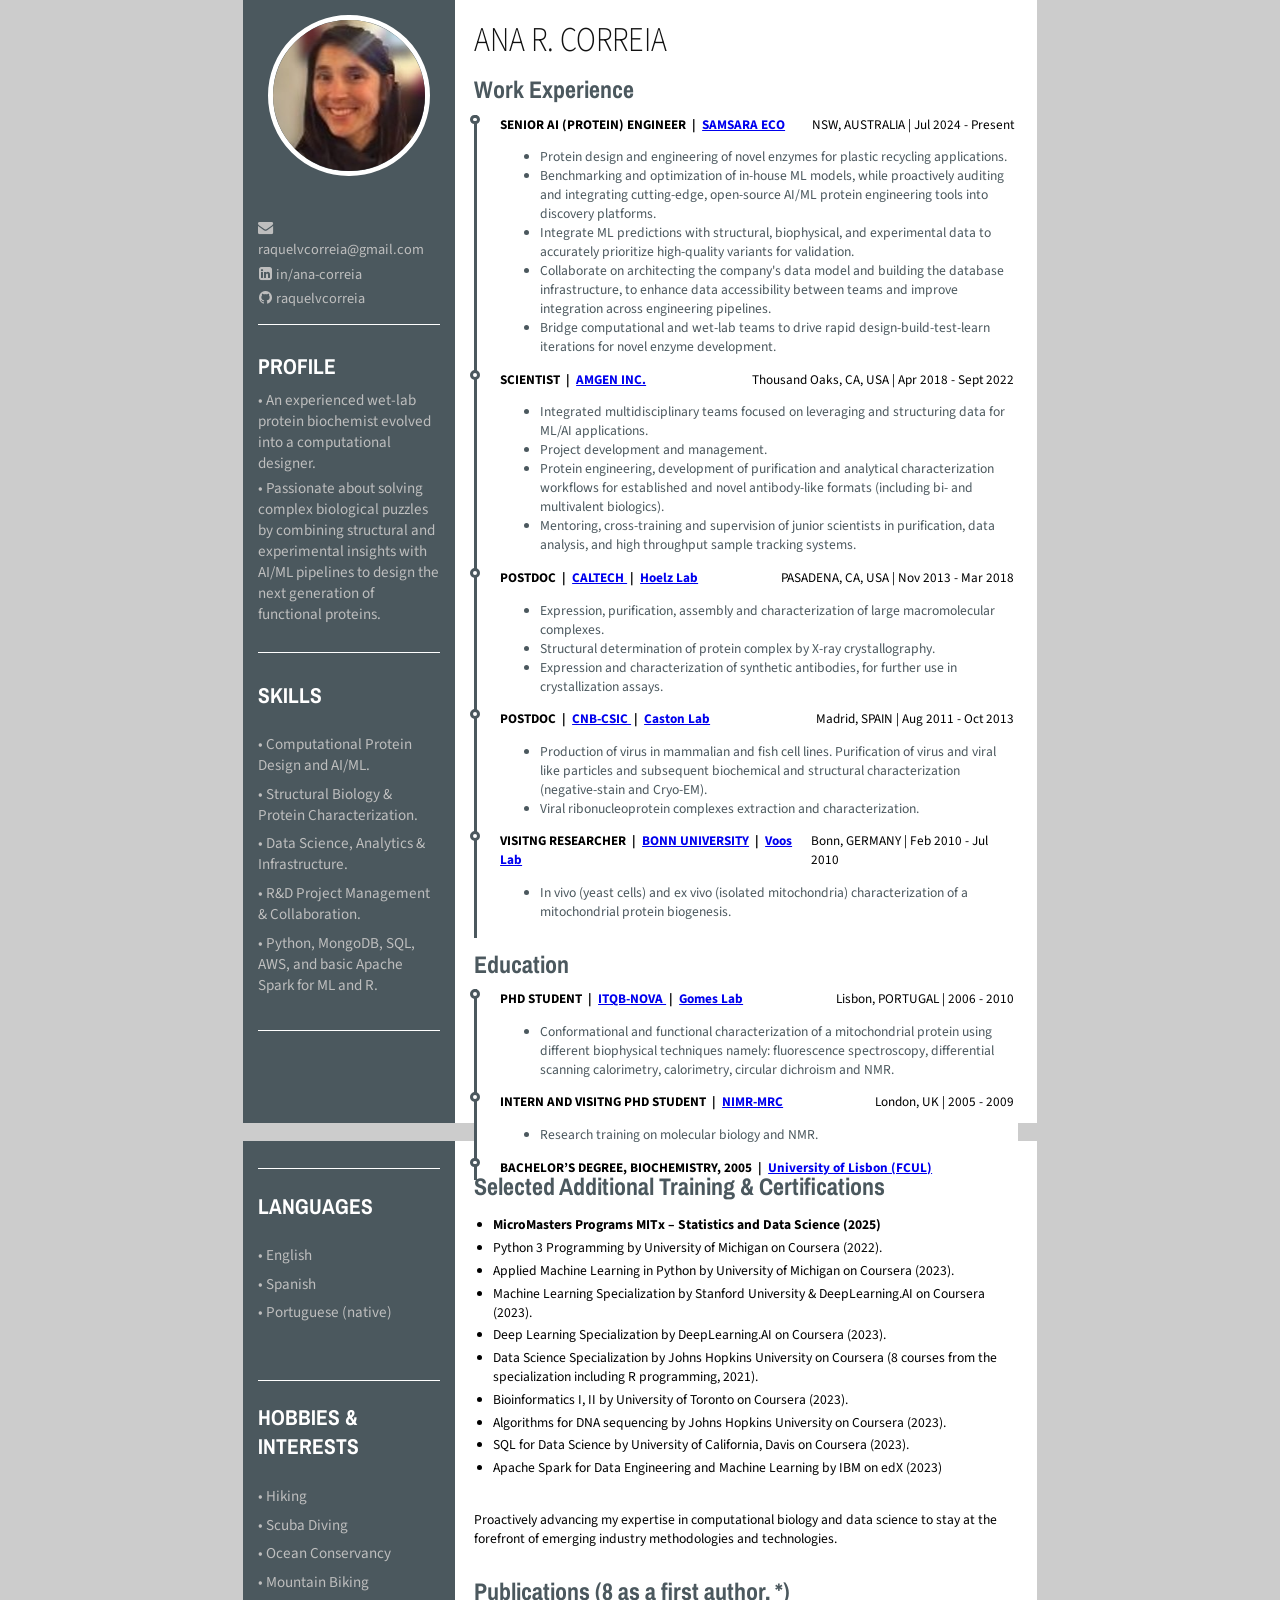
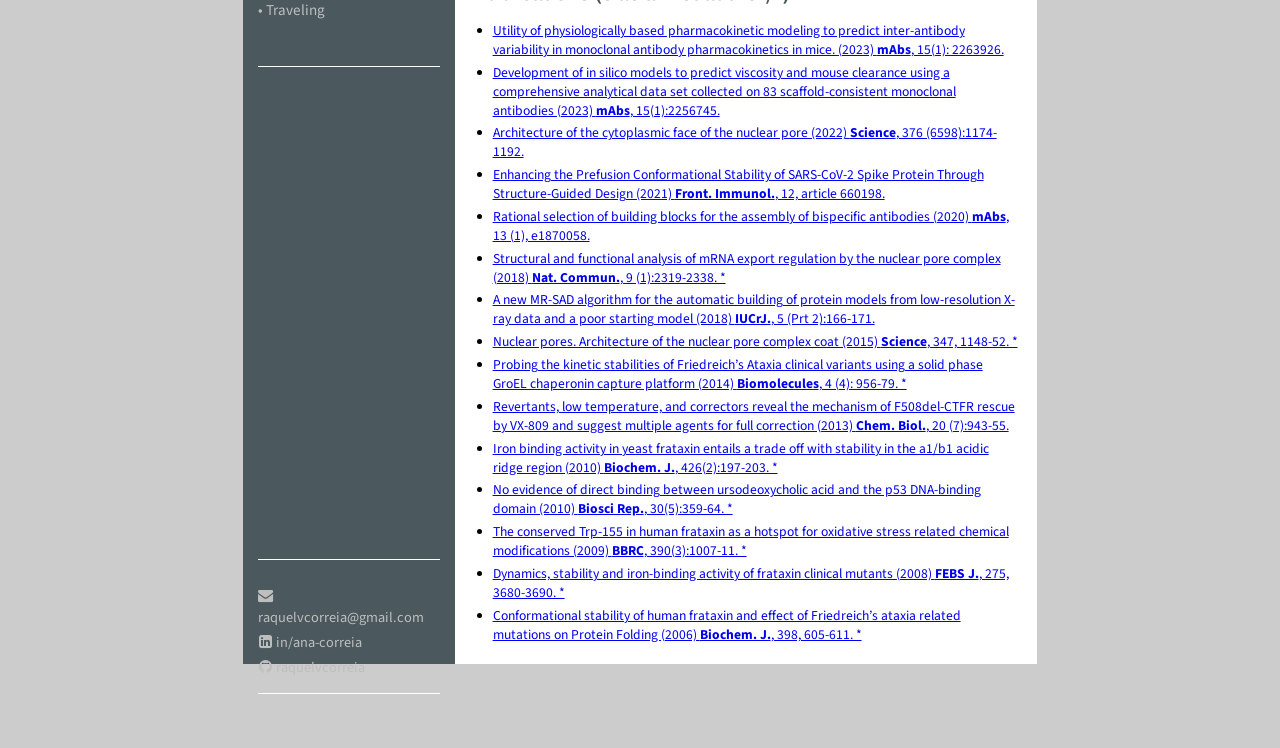
==== commit 41b568f1: "update info and pdf" ====
--- a/index.html
+++ b/index.html
@@ -1,12 +1,16 @@
 <!DOCTYPE html>
 <html>
+
 <head>
   <link href="https://maxcdn.bootstrapcdn.com/font-awesome/4.2.0/css/font-awesome.min.css" rel="stylesheet">
   <link rel="preconnect" href="https://fonts.googleapis.com">
   <link rel="preconnect" href="https://fonts.gstatic.com" crossorigin>
-  <link href="https://fonts.googleapis.com/css2?family=Archivo+Narrow&family=Julius+Sans+One&family=Open+Sans&family=Source+Sans+Pro&display=swap" rel="stylesheet">
+  <link
+    href="https://fonts.googleapis.com/css2?family=Archivo+Narrow&family=Julius+Sans+One&family=Open+Sans&family=Source+Sans+Pro&display=swap"
+    rel="stylesheet">
   <link rel="stylesheet" href="index.css">
 </head>
+
 <body>
   <page size="A4">
     <div class="container">
@@ -16,87 +20,72 @@
           <div class="item bottomLineSeparator">
             <div class="smallText">
               <p>
-                <i class="fa fa-phone contactIcon" aria-hidden="true"></i>
-                +351 912 389 565
-              </p>
-              <p>
                 <i class="fa fa-envelope contactIcon" aria-hidden="true"></i>
                 <a href="mailto:raquelvcorreia@gmail.com">
-                raquelvcorreia@gmail.com
+                  raquelvcorreia@gmail.com
                 </a>
-              </p>
-              <p>
-                <i class="fa fa-map-marker contactIcon" aria-hidden="true"></i>
-                Lisbon, Portugal
               </p>
               <p>
                 <i class="fa fa-linkedin-square contactIcon" aria-hidden="true"></i>
                 <a href="https://www.linkedin.com/in/ana-correia/">
-                in/ana-correia
+                  in/ana-correia
                 </a>
               </p>
               <p>
                 <i class="fa fa-github  contactIcon" aria-hidden="true"></i>
                 <a href="https://github.com/raquelvcorreia">
-                raquelvcorreia
+                  raquelvcorreia
                 </a>
               </p>
 
             </div>
           </div>
           <div class="item bottomLineSeparator">
-
-
+            <p> </p>
             <div class="item">
               <h2>
-                <p>
-                </p>
                 PROFILE
               </h2>
               <div class="smallText">
                 <p>
-                  Experienced protein biochemist with a passion for solving biological puzzles and transforming raw data into meaningful insights.
+                  &bull; An experienced wet-lab protein biochemist evolved into a computational designer.
                 </p>
+                <p>
+                  &bull; Passionate about solving complex biological puzzles by combining structural and experimental
+                  insights with AI/ML
+                  pipelines to design the next generation of functional proteins.
+                </p>
               </div>
             </div>
           </div>
           <div class="item bottomLineSeparator">
-
+            <br />
             <h2>
-              <pre>
-
-              </pre>
               SKILLS
             </h2>
             <div class="smallText">
               <div class="skill">
-                  <ul>
-                    <li>
-                      <span>Data analysis and visualization.</span>
-                    </li>
-                    <li>
-                      <span>Python, statistical methods and machine learning.</span>
-                    </li>
-                    <li>
-                      <span>Project development and management (R&D).</span>
-                    </li>
-                    <li>
-                      <span>Protein Engineering.</span>
-                    </li>
-                    <li>
-                      <span>Biologics purification and analytical characterization.</span>
-                    </li>
-                    <li>
-                      <span>Structural biology and structural-functional analysis of protein complexes.</span>
-                    </li>
-                    <li>
-                      <span>Basic understanding of R, SQL and Apache Spark for ML.</span>
-                    </li>
-                  </ul>
-                </div>
-              </div>
-            </div>
-          </div>
+                <ul>
+                  <li>
+                    &bull; Computational Protein Design and AI/ML.
+                  </li>
+                  <li>
+                    &bull; Structural Biology & Protein Characterization.
+                  </li>
+                  <li>
+                    &bull; Data Science, Analytics & Infrastructure.
+                  </li>
+                  <li>
+                    &bull; R&D Project Management & Collaboration.
+                  </li>
+                  <li>
+                    &bull; Python, MongoDB, SQL, AWS, and basic Apache Spark for ML and R.
+                  </li>
+                </ul>
+              </div>
+            </div>
+          </div>
+        </div>
       </div>
 
 
@@ -108,204 +97,253 @@
           </h1>
         </div>
 
-          <h2>
-            Work Experience
-          </h2>
-          <div class="Timeline">
-            <div class="outer">
-              <div class="card">
-                <div class="info">
-                  <div class="title">
-                    <div class="jobPosition">
-                      <span class="bolded">
-                        SCIENTIST | <a href="https://www.amgen.com"> AMGEN INC. </a>
-                      </span>
-                      <span>
-                        Thousand Oaks, CA, USA | Apr 2018 - Sept 2022
-                      </span>
-                    </div>
-
-                    <div class="smallText">
-                      <ul>
-                        <li>
-                          Integrated multidisciplinary teams focused on leveraging and structuring data for ML/AI applications.
-                        </li>
-                        <li>
-                          Project development and management.
-                        </li>
-                        <li>
-                          Protein engineering, development of purification and analytical characterization workflows for established and novel antibody-like formats (including bi- and multivalent biologics).
-                        </li>
-                        <li>
-                          Mentoring, cross-training and supervision of junior scientists in purification, data analysis, and high throughput sample tracking systems.
-                        </li>
-                      </ul>
-                    </div>
-                  </div>
-                </div>
-              </div>
-
-              <div class="card">
-                <div class="info">
-                  <div class="title">
-                    <div class="jobPosition">
-                      <span class="bolded">
-                        POSTDOC | <a href="https://www.caltech.edu/"> CALTECH </a>
-                      </span>
-                      <span>
-                        PASADENA, CA, USA | Nov 2013 - Mar 2018
-                      </span>
-                    </div>
-                    <div class="smallText">
+        <h2>
+          Work Experience
+        </h2>
+        <div class="Timeline">
+          <div class="outer">
+            <div class="card">
+              <div class="info">
+                <div class="title">
+                  <div class="jobPosition">
+                    <span class="bolded">
+                      SENIOR AI (PROTEIN) ENGINEER
+                      &nbsp;|&nbsp;
+                      <a href="https://www.samsaraeco.com/"> SAMSARA ECO </a>
+                    </span>
+                    <span>
+                      NSW, AUSTRALIA | Jul 2024 - Present
+                    </span>
+                  </div>
+
+                  <div class="smallText">
+                    <ul>
+                      <li>
+                        Protein design and engineering of novel enzymes for plastic recycling applications.
+                      </li>
+                      <li>
+                        Benchmarking and optimization of in-house ML models, while proactively auditing and integrating
+                        cutting-edge, open-source AI/ML protein engineering tools into discovery platforms.
+                      </li>
+                      <li>
+                        Integrate ML predictions with structural, biophysical, and experimental data to accurately
+                        prioritize high-quality variants for validation.
+                      </li>
+                      <li>
+                        Collaborate on architecting the company's data model and building the database infrastructure,
+                        to enhance data accessibility between teams and improve integration across engineering
+                        pipelines.
+                      </li>
+                      <li>
+                        Bridge computational and wet-lab teams to drive rapid design-build-test-learn iterations for
+                        novel enzyme development.
+                      </li>
+                    </ul>
+                  </div>
+                </div>
+              </div>
+            </div>
+
+            <div class="card">
+              <div class="info">
+                <div class="title">
+                  <div class="jobPosition">
+                    <span class="bolded">
+                      SCIENTIST
+                      &nbsp;|&nbsp;
+                      <a href="https://www.amgen.com"> AMGEN INC. </a>
+                    </span>
+                    <span>
+                      Thousand Oaks, CA, USA | Apr 2018 - Sept 2022
+                    </span>
+                  </div>
+
+                  <div class="smallText">
+                    <ul>
+                      <li>
+                        Integrated multidisciplinary teams focused on leveraging and structuring data for ML/AI
+                        applications.
+                      </li>
+                      <li>
+                        Project development and management.
+                      </li>
+                      <li>
+                        Protein engineering, development of purification and analytical characterization workflows for
+                        established and novel antibody-like formats (including bi- and multivalent biologics).
+                      </li>
+                      <li>
+                        Mentoring, cross-training and supervision of junior scientists in purification, data analysis,
+                        and high throughput sample tracking systems.
+                      </li>
+                    </ul>
+                  </div>
+                </div>
+              </div>
+            </div>
+
+            <div class="card">
+              <div class="info">
+                <div class="title">
+                  <div class="jobPosition">
+                    <span class="bolded">
+                      POSTDOC
+                      &nbsp;|&nbsp;
+                      <a href="https://www.caltech.edu/"> CALTECH </a>
+                      &nbsp;|&nbsp;
                       <a href="http://ahweb.caltech.edu/AH_Web/Hoelz_Lab_Home.html"> Hoelz Lab </a>
-                      <ul>
-                        <li>
-                          Expression, purification, assembly and characterization of large macromolecular complexes.
-                        </li>
-                        <li>
-                          Structural determination of protein complex by X-ray crystallography.
-                        </li>
-                        <li>
-                          Expression and characterization of synthetic antibodies, for further use in crystallization assays.
-                        </li>
-                      </ul>
-                    </div>
-                  </div>
-                </div>
-              </div>
-
-              <div class="card">
-                <div class="info">
-                  <div class="title">
-                    <div class="jobPosition">
-                      <span class="bolded">
-                        POSTDOC | <a href="http://www.cnb.csic.es/"> CNB-CSIC </a>
-                      </span>
-                      <span>
-                        Madrid, SPAIN | Aug 2011 - Oct 2013
-                      </span>
-                    </div>
-                    <div class="smallText">
+                    </span>
+                    <span>
+                      PASADENA, CA, USA | Nov 2013 - Mar 2018
+                    </span>
+                  </div>
+                  <div class="smallText">
+
+                    <ul>
+                      <li>
+                        Expression, purification, assembly and characterization of large macromolecular complexes.
+                      </li>
+                      <li>
+                        Structural determination of protein complex by X-ray crystallography.
+                      </li>
+                      <li>
+                        Expression and characterization of synthetic antibodies, for further use in crystallization
+                        assays.
+                      </li>
+                    </ul>
+                  </div>
+                </div>
+              </div>
+            </div>
+
+            <div class="card">
+              <div class="info">
+                <div class="title">
+                  <div class="jobPosition">
+                    <span class="bolded">
+                      POSTDOC
+                      &nbsp;|&nbsp;
+                      <a href="http://www.cnb.csic.es/"> CNB-CSIC </a>
+                      &nbsp;|&nbsp;
                       <a href="http://wwwuser.cnb.csic.es/~jrcaston/Caston-lab/Home.html"> Caston Lab </a>
-                      <ul>
-                        <li>
-                          Production of virus in mammalian and fish cell lines. Purification of virus and viral like particles and subsequent biochemical and structural characterization (negative-stain and Cryo-EM).
-                        </li>
-                        <li>
-                          Viral ribonucleoprotein complexes extraction and characterization.
-                        </li>
-                      </ul>
-                    </div>
-                </div>
-              </div>
-            </div>
-            <div class="card">
-              <div class="info">
-                <div class="title">
-                  <div class="jobPosition">
-                    <span class="bolded">
-                      VISITNG RESEARCHER | <a href="https://www.uni-bonn.de/en"> BONN UNIVERSITY </a>
+                    </span>
+                    <span>
+                      Madrid, SPAIN | Aug 2011 - Oct 2013
+                    </span>
+                  </div>
+                  <div class="smallText">
+
+                    <ul>
+                      <li>
+                        Production of virus in mammalian and fish cell lines. Purification of virus and viral like
+                        particles and subsequent biochemical and structural characterization (negative-stain and
+                        Cryo-EM).
+                      </li>
+                      <li>
+                        Viral ribonucleoprotein complexes extraction and characterization.
+                      </li>
+                    </ul>
+                  </div>
+                </div>
+              </div>
+            </div>
+            <div class="card">
+              <div class="info">
+                <div class="title">
+                  <div class="jobPosition">
+                    <span class="bolded">
+                      VISITNG RESEARCHER
+                      &nbsp;|&nbsp;
+                      <a href="https://www.uni-bonn.de/en"> BONN UNIVERSITY</a>
+                      &nbsp;|&nbsp;
+                      <a href="https://www.ibmb.uni-bonn.de/de/forschung/ag-voos"> Voos Lab </a>
                     </span>
                     <span>
                       Bonn, GERMANY | Feb 2010 - Jul 2010
                     </span>
                   </div>
                   <div class="smallText">
-                    <a href="https://www.ibmb.uni-bonn.de/de/forschung/ag-voos"> Voos Lab </a>
                     <ul>
                       <li>
-                        In vivo (yeast cells) and ex vivo (isolated mitochondria) characterization of a mitochondrial protein biogenesis.
+                        In vivo (yeast cells) and ex vivo (isolated mitochondria) characterization of a mitochondrial
+                        protein biogenesis.
                       </li>
                     </ul>
                   </div>
                 </div>
               </div>
             </div>
-
-            <div class="card">
-              <div class="info">
-                <div class="title">
-                  <div class="jobPosition">
-                    <span class="bolded">
-                      CO-FOUNDER | <a href="https://www.euroingredientes.pt"> EUROINGREDIENTES </a>
+          </div>
+        </div>
+
+
+
+
+        <h2>
+          Education
+        </h2>
+
+        <div class="Timeline">
+          <div class="outer">
+            <div class="card">
+              <div class="info">
+                <div class="title">
+                  <div class="jobPosition">
+                    <span class="bolded">
+                      PHD STUDENT
+                      &nbsp;|&nbsp;
+                      <a href="https://www.itqb.unl.pt"> ITQB-NOVA </a>
+                      &nbsp;|&nbsp;
+                      <a href="https://folding.campus.ciencias.ulisboa.pt/index.html"> Gomes Lab </a>
                     </span>
                     <span>
-                      Lisbon, PORTUGAL | 2000 - 2005
+                      Lisbon, PORTUGAL | 2006 - 2010
+                    </span>
+                  </div>
+                  <div class="smallText">
+
+                    <ul>
+                      <li>
+                        Conformational and functional characterization of a mitochondrial protein using different
+                        biophysical techniques namely: fluorescence spectroscopy, differential scanning calorimetry,
+                        calorimetry, circular dichroism and NMR.
+                      </li>
+                    </ul>
+                  </div>
+                </div>
+              </div>
+            </div>
+            <div class="card">
+              <div class="info">
+                <div class="title">
+                  <div class="jobPosition">
+                    <span class="bolded">
+                      INTERN AND VISITNG PHD STUDENT
+                      &nbsp;|&nbsp;
+                      <a href="https://www.crick.ac.uk"> NIMR-MRC </a>
+                    </span>
+                    <span>
+                      London, UK | 2005 - 2009
                     </span>
                   </div>
                   <div class="smallText">
                     <ul>
                       <li>
-                        Co-founder, responsible for business development and establishing new suppliers.
+                        Research training on molecular biology and NMR.
                       </li>
                     </ul>
-                  </ul>
-                </div>
-              </div>
-            </div>
-          </div>
-        </div>
-
-
-
-
-            <h2>
-              Education
-            </h2>
-
-              <div class="Timeline">
-                <div class="outer">
-                <div class="card">
-                  <div class="info">
-                    <div class="title">
-                      <div class="jobPosition">
-                        <span class="bolded">
-                          PHD STUDENT | <a href="https://www.itqb.unl.pt"> ITQB-NOVA </a>
-                        </span>
-                        <span>
-                          Lisbon, PORTUGAL | 2006 - 2010
-                        </span>
-                      </div>
-                      <div class="smallText">
-                        <a href="https://folding.campus.ciencias.ulisboa.pt/index.html"> Gomes Lab </a>
-                        <ul>
-                          <li>
-                            Conformational and functional characterization of a mitochondrial protein using different biophysical techniques namely: fluorescence spectroscopy, differential scanning calorimetry, calorimetry, circular dichroism and NMR.
-                          </li>
-                        </ul>
-                      </div>
-                    </div>
-                  </div>
-                </div>
-                <div class="card">
-                  <div class="info">
-                    <div class="title">
-                      <div class="jobPosition">
-                        <span class="bolded">
-                          INTERN AND VISITNG PHD STUDENT | <a href="https://www.crick.ac.uk"> NIMR-MRC </a>
-                        </span>
-                        <span>
-                          London, UK | 2005 - 2009
-                        </span>
-                      </div>
-                    <div class="smallText">
-                      <ul>
-                        <li>
-                          Research training on molecular biology and NMR.
-                        </li>
-                      </ul>
-                    </div>
-                  </div>
-                </div>
-              </div>
-              <div class="card">
-                  <div class="info">
-                    <div class="title">
-                    <div class="jobPosition">
-                    <span class="bolded">
-                      BACHELOR’S DEGREE, BIOCHEMISTRY, 2005 | <a href="https://ciencias.ulisboa.pt/en"> University of Lisbon (FCUL) </a>
-                    </span>
-                  </div>
+                  </div>
+                </div>
+              </div>
+            </div>
+            <div class="card">
+              <div class="info">
+                <div class="title">
+                  <div class="jobPosition">
+                    <span class="bolded">
+                      BACHELOR’S DEGREE, BIOCHEMISTRY, 2005
+                      &nbsp;|&nbsp;
+                      <a href="https://ciencias.ulisboa.pt/en"> University of Lisbon (FCUL) </a>
+                    </span>
                   </div>
                 </div>
               </div>
@@ -313,6 +351,7 @@
           </div>
         </div>
       </div>
+    </div>
     </div>
 
 
@@ -328,241 +367,267 @@
               <h2>
                 LANGUAGES
               </h2>
-              </div>
-              <div class="smallText">
-              <div class="skill">
-                <ul>
-                  <li>
-                    <span>English</span>
-                  </li>
-                  <li>
-                    <span>Spanish</span>
-                  </li>
-                  <li>
-                    <span>Portuguese (native)</span>
-                  </li>
-                </ul>
-
-              </div>
-            </div>
-          </div>
-          </div>
-          <div class="item bottomLineSeparator">
-            <div class="item">
-              <h2>
-                HOBBIES & INTERESTS
-              </h2>
               <div class="smallText">
                 <div class="skill">
                   <ul>
                     <li>
-                    <span>Hiking, scubadiving, ocean conservancy, MTB and traveling </span>
+                      &bull; English
+                    </li>
+                    <li>
+                      &bull; Spanish
+                    </li>
+                    <li>
+                      &bull; Portuguese (native)
                     </li>
                   </ul>
-                  </div>
-                </div>
-              </div>
-            </div>
-
-
-          <div class="details2">
-            <div class="item topLineSeparator">
+                </div>
+              </div>
+            </div>
+          </div>
+        </div>
+        <div class="item bottomLineSeparator">
+          <div class="item">
+            <h2>
+              HOBBIES & INTERESTS
+            </h2>
+            <div class="smallText">
+              <div class="skill">
+                <ul>
+                  <li>
+                    &bull; Hiking
+                  </li>
+                  <li>
+                    &bull; Scuba Diving
+                  </li>
+                  <li>
+                    &bull; Ocean Conservancy
+                  </li>
+                  <li>
+                    &bull; Mountain Biking
+                  </li>
+                  <li>
+                    &bull; Traveling
+                  </li>
+                </ul>
+              </div>
+            </div>
+          </div>
+        </div>
+
+
+        <div class="details2">
+          <div class="item topLineSeparator">
             <div class="item bottomLineSeparator">
               <div class="smallText">
                 <p>
                   <i class="fa fa-envelope contactIcon" aria-hidden="true"></i>
                   <a href="mailto:raquelvcorreia@gmail.com">
-                  raquelvcorreia@gmail.com
+                    raquelvcorreia@gmail.com
                   </a>
                 </p>
                 <p>
                   <i class="fa fa-linkedin-square contactIcon" aria-hidden="true"></i>
                   <a href="https://www.linkedin.com/in/ana-correia/">
-                  in/ana-correia
+                    in/ana-correia
                   </a>
                 </p>
                 <p>
                   <i class="fa fa-github  contactIcon" aria-hidden="true"></i>
                   <a href="https://github.com/raquelvcorreia">
-                  raquelvcorreia
+                    raquelvcorreia
                   </a>
-                  </p>
-
-                </div>
-            </div>
-          </div>
-          </div>
-        </div>
+                </p>
+
+              </div>
+            </div>
+          </div>
+        </div>
+      </div>
 
 
       <div class="rightPanel">
 
 
 
-            <h2>
-              Additional Training & Certifications
-            </h2>
-            <div class="smallText2">
-              <p>
-                <ul>
-                  <li>
-                    •	<b>MicroMasters Programs MITx – Statistics and Data Science</b> – Expected end date Dec 2024
-                  </li>
-                  <p></p>
-                  <li>
-                    Python 3 Programming by University of Michigan on Coursera (2022).
-                  </li>
-                  <p></p>
-                  <li>
-                    Applied Machine Learning in Python by University of Michigan on Coursera (2023).
-                  </li>
-                  <p></p>
-                  <li>
-                    Machine Learning Specialization by Stanford University & DeepLearning.AI on Coursera (2023).
-                  </li>
-                  <p></p>
-                  <li>
-                    Deep Learning Specialization by DeepLearning.AI on Coursera (2023).
-                  </li>
-                  <p></p>
-                  <li>
-                    Data Science Specialization by Johns Hopkins University on Coursera (8 courses from the specialization including R programming, 2021).
-                  </li>
-                  <p></p>
-                  <li>
-                    Bioinformatics I, II by University of Toronto on Coursera (2023).
-                  </li>
-                  <p></p>
-                  <li>
-                    Algorithms for DNA sequencing by Johns Hopkins University on Coursera (2023).
-                  </li>
-                  <p></p>
-                  <li>
-                    The Power of Statistics by Google on Coursera (2023).
-                  </li>
-                  <p></p>
-                  <li>
-                    SQL for Data Science by University of California, Davis on Coursera (2023).
-                  </li>
-                  <p></p>
-                  <li>
-                    Apache Spark for Data Engineering and Machine Learning by IBM on edX (2023)
-                  </li>
-                  <p></p>
-
-                </ul>
-                Actively developing and expanding my skills in computational biology and data science.
-
-                <br></br>
-
-            </div>
-
-
-              </p>
-
-              <h2>
-
-                <p></p>
-                Publications (8 as a first author, *)
-              </h2>
-              <div class="smallText2">
-                <p>
-                  <ul>
-                    <li>
-                      <a href="https://www.tandfonline.com/doi/full/10.1080/19420862.2023.2263926">
-                      Utility of physiologically based pharmacokinetic modeling to predict inter-antibody variability in monoclonal antibody pharmacokinetics in mice. (2023)  <b>mAbs</b>, 15(1): 2263926.
-                      </a>
-                    </li>
-                    <p></p>
-                    <li>
-                      <a href="https://www.tandfonline.com/doi/full/10.1080/19420862.2023.2256745">
-                      Development of in silico models to predict viscosity and mouse clearance using a comprehensive analytical data set collected on 83 scaffold-consistent monoclonal antibodies (2023) <b>mAbs</b>, 15(1):2256745.
-                      </a>
-                    </li>
-                    <p></p>
-                    <li>
-                      <a href="https://www.science.org/doi/epdf/10.1126/science.abm9129">
-                      Architecture of the cytoplasmic face of the nuclear pore (2022) <b>Science</b>, 376 (6598):1174-1192.
-                      </a>
-                    </li>
-                    <p></p>
-                    <li>
-                      <a href="https://www.frontiersin.org/articles/10.3389/fimmu.2021.660198/full">
-                      Enhancing the Prefusion Conformational Stability of SARS-CoV-2 Spike Protein Through Structure-Guided Design (2021) <b>Front. Immunol.</b>, 12, article 660198.
-                      </a>
-                    </li>
-                    <p></p>
-                    <li>
-                      <a href="https://www.tandfonline.com/doi/full/10.1080/19420862.2020.1870058">
-                      Rational selection of building blocks for the assembly of bispecific antibodies (2020) <b>mAbs</b>, 13 (1), e1870058.
-                      </a>
-                    </li>
-                    <p></p>
-                    <li>
-                      <a href="https://www.nature.com/articles/s41467-018-04459-3">
-                      Structural and functional analysis of mRNA export regulation by the nuclear pore complex (2018) <b>Nat. Commun.</b>, 9 (1):2319-2338. *
-                      </a>
-                    </li>
-                    <p></p>
-                    <li>
-                      <a href="https://journals.iucr.org/m/issues/2018/02/00/jt5023/index.html">
-                      A new MR-SAD algorithm for the automatic building of protein models from low-resolution X-ray data and a poor starting model (2018) <b>IUCrJ.</b>, 5 (Prt 2):166-171.
-                      </a>
-                    </li>
-                    <p></p>
-                    <li>
-                      <a href="https://www.science.org/doi/10.1126/science.aaa4136">
-                      Nuclear pores. Architecture of the nuclear pore complex coat (2015) <b>Science</b>, 347, 1148-52. *
-                      </a>
-                    </li>
-                    <p></p>
-                    <li>
-                      <a href="https://www.mdpi.com/2218-273X/4/4/956">
-                      Probing the kinetic stabilities of Friedreich’s Ataxia clinical variants using a solid phase GroEL chaperonin capture platform (2014) <b>Biomolecules</b>, 4 (4): 956-79. *
-                      </a>
-                    </li>
-                    <p></p>
-                    <li>
-                      <a href="https://www.sciencedirect.com/science/article/pii/S1074552113002378?via%3Dihub">
-                      Revertants, low temperature, and correctors reveal the mechanism of F508del-CTFR rescue by VX-809 and suggest multiple agents for full correction (2013) <b>Chem. Biol.</b>, 20 (7):943-55.
-                      </a>
-                    </li>
-                    <p></p>
-                    <li>
-                      <a href="https://portlandpress.com/biochemj/article-abstract/426/2/197/44820/Iron-binding-activity-in-yeast-frataxin-entails-a?redirectedFrom=fulltext">
-                      Iron binding activity in yeast frataxin entails a trade off with stability in the a1/b1 acidic ridge region (2010) <b>Biochem. J.</b>, 426(2):197-203. *
-                      </a>
-                    </li>
-                    <p></p>
-                    <li>
-                      <a href="https://portlandpress.com/bioscirep/article-abstract/30/5/359/55844/No-evidence-of-direct-binding-between?redirectedFrom=fulltext">
-                      No evidence of direct binding between ursodeoxycholic acid and the p53 DNA-binding domain (2010) <b>Biosci Rep.</b>, 30(5):359-64. *
-                      </a>
-                    </li>
-                    <p></p>
-                    <li>
-                      <a href="https://www.sciencedirect.com/science/article/abs/pii/S0006291X09020865?via%3Dihub">
-                     The conserved Trp-155 in human frataxin as a hotspot for oxidative stress related chemical modifications (2009) <b>BBRC</b>, 390(3):1007-11. *
-                     </a>
-                    </li>
-                    <p></p>
-                    <li>
-                      <a href="https://febs.onlinelibrary.wiley.com/doi/10.1111/j.1742-4658.2008.06512.x">
-                      Dynamics, stability and iron-binding activity of frataxin clinical mutants (2008) <b>FEBS J.</b>, 275, 3680-3690. *
-                      </a>
-                    </li>
-                    <p></p>
-                    <li>
-                      <a href="https://portlandpress.com/biochemj/article-abstract/398/3/605/42442/Conformational-stability-of-human-frataxin-and?redirectedFrom=fulltext">
-                      Conformational stability of human frataxin and effect of Friedreich’s ataxia related mutations on Protein Folding (2006) <b>Biochem. J.</b>, 398, 605-611. *
-                      </a>
-                    </li>
-                    <p></p>
-                  </ul>
-                </p>
+        <h2>
+          Selected Additional Training & Certifications
+        </h2>
+
+        <div class="smallText2">
+
+          <ul>
+            <li>
+              <b>MicroMasters Programs MITx – Statistics and Data Science (2025)</b>
+            </li>
+            <p></p>
+            <li>
+              Python 3 Programming by University of Michigan on Coursera (2022).
+            </li>
+            <p></p>
+            <li>
+              Applied Machine Learning in Python by University of Michigan on Coursera (2023).
+            </li>
+            <p></p>
+            <li>
+              Machine Learning Specialization by Stanford University & DeepLearning.AI on Coursera (2023).
+            </li>
+            <p></p>
+            <li>
+              Deep Learning Specialization by DeepLearning.AI on Coursera (2023).
+            </li>
+            <p></p>
+            <li>
+              Data Science Specialization by Johns Hopkins University on Coursera (8 courses from the specialization
+              including R programming, 2021).
+            </li>
+            <p></p>
+            <li>
+              Bioinformatics I, II by University of Toronto on Coursera (2023).
+            </li>
+            <p></p>
+            <li>
+              Algorithms for DNA sequencing by Johns Hopkins University on Coursera (2023).
+            </li>
+            <p></p>
+            <li>
+              SQL for Data Science by University of California, Davis on Coursera (2023).
+            </li>
+            <p></p>
+            <li>
+              Apache Spark for Data Engineering and Machine Learning by IBM on edX (2023)
+            </li>
+            <br />
+
+
+          </ul>
+
+          Proactively advancing my expertise in computational biology and data science to stay at the forefront of
+          emerging industry methodologies and technologies.
+        </div>
+
+
+
+        <br />
+
+        <h2>
+          Publications (8 as a first author, *)
+        </h2>
+        <div class="smallText2">
+          <p>
+          <ul>
+            <li>
+              <a href="https://www.tandfonline.com/doi/full/10.1080/19420862.2023.2263926">
+                Utility of physiologically based pharmacokinetic modeling to predict inter-antibody variability in
+                monoclonal antibody pharmacokinetics in mice. (2023) <b>mAbs</b>, 15(1): 2263926.
+              </a>
+            </li>
+            <p></p>
+            <li>
+              <a href="https://www.tandfonline.com/doi/full/10.1080/19420862.2023.2256745">
+                Development of in silico models to predict viscosity and mouse clearance using a comprehensive
+                analytical data set collected on 83 scaffold-consistent monoclonal antibodies (2023) <b>mAbs</b>,
+                15(1):2256745.
+              </a>
+            </li>
+            <p></p>
+            <li>
+              <a href="https://www.science.org/doi/epdf/10.1126/science.abm9129">
+                Architecture of the cytoplasmic face of the nuclear pore (2022) <b>Science</b>, 376 (6598):1174-1192.
+              </a>
+            </li>
+            <p></p>
+            <li>
+              <a href="https://www.frontiersin.org/articles/10.3389/fimmu.2021.660198/full">
+                Enhancing the Prefusion Conformational Stability of SARS-CoV-2 Spike Protein Through Structure-Guided
+                Design (2021) <b>Front. Immunol.</b>, 12, article 660198.
+              </a>
+            </li>
+            <p></p>
+            <li>
+              <a href="https://www.tandfonline.com/doi/full/10.1080/19420862.2020.1870058">
+                Rational selection of building blocks for the assembly of bispecific antibodies (2020) <b>mAbs</b>, 13
+                (1), e1870058.
+              </a>
+            </li>
+            <p></p>
+            <li>
+              <a href="https://www.nature.com/articles/s41467-018-04459-3">
+                Structural and functional analysis of mRNA export regulation by the nuclear pore complex (2018) <b>Nat.
+                  Commun.</b>, 9 (1):2319-2338. *
+              </a>
+            </li>
+            <p></p>
+            <li>
+              <a href="https://journals.iucr.org/m/issues/2018/02/00/jt5023/index.html">
+                A new MR-SAD algorithm for the automatic building of protein models from low-resolution X-ray data and a
+                poor starting model (2018) <b>IUCrJ.</b>, 5 (Prt 2):166-171.
+              </a>
+            </li>
+            <p></p>
+            <li>
+              <a href="https://www.science.org/doi/10.1126/science.aaa4136">
+                Nuclear pores. Architecture of the nuclear pore complex coat (2015) <b>Science</b>, 347, 1148-52. *
+              </a>
+            </li>
+            <p></p>
+            <li>
+              <a href="https://www.mdpi.com/2218-273X/4/4/956">
+                Probing the kinetic stabilities of Friedreich’s Ataxia clinical variants using a solid phase GroEL
+                chaperonin capture platform (2014) <b>Biomolecules</b>, 4 (4): 956-79. *
+              </a>
+            </li>
+            <p></p>
+            <li>
+              <a href="https://www.sciencedirect.com/science/article/pii/S1074552113002378?via%3Dihub">
+                Revertants, low temperature, and correctors reveal the mechanism of F508del-CTFR rescue by VX-809 and
+                suggest multiple agents for full correction (2013) <b>Chem. Biol.</b>, 20 (7):943-55.
+              </a>
+            </li>
+            <p></p>
+            <li>
+              <a
+                href="https://portlandpress.com/biochemj/article-abstract/426/2/197/44820/Iron-binding-activity-in-yeast-frataxin-entails-a?redirectedFrom=fulltext">
+                Iron binding activity in yeast frataxin entails a trade off with stability in the a1/b1 acidic ridge
+                region (2010) <b>Biochem. J.</b>, 426(2):197-203. *
+              </a>
+            </li>
+            <p></p>
+            <li>
+              <a
+                href="https://portlandpress.com/bioscirep/article-abstract/30/5/359/55844/No-evidence-of-direct-binding-between?redirectedFrom=fulltext">
+                No evidence of direct binding between ursodeoxycholic acid and the p53 DNA-binding domain (2010)
+                <b>Biosci Rep.</b>, 30(5):359-64. *
+              </a>
+            </li>
+            <p></p>
+            <li>
+              <a href="https://www.sciencedirect.com/science/article/abs/pii/S0006291X09020865?via%3Dihub">
+                The conserved Trp-155 in human frataxin as a hotspot for oxidative stress related chemical modifications
+                (2009) <b>BBRC</b>, 390(3):1007-11. *
+              </a>
+            </li>
+            <p></p>
+            <li>
+              <a href="https://febs.onlinelibrary.wiley.com/doi/10.1111/j.1742-4658.2008.06512.x">
+                Dynamics, stability and iron-binding activity of frataxin clinical mutants (2008) <b>FEBS J.</b>, 275,
+                3680-3690. *
+              </a>
+            </li>
+            <p></p>
+            <li>
+              <a
+                href="https://portlandpress.com/biochemj/article-abstract/398/3/605/42442/Conformational-stability-of-human-frataxin-and?redirectedFrom=fulltext">
+                Conformational stability of human frataxin and effect of Friedreich’s ataxia related mutations on
+                Protein Folding (2006) <b>Biochem. J.</b>, 398, 605-611. *
+              </a>
+            </li>
+            <p></p>
+          </ul>
+          </p>
 
 
 
   </page>
 </body>
-</html>
+
+</html>
--- a/index.css
+++ b/index.css
@@ -81,16 +81,16 @@
 /* Sizes */
 h1 {
   font-weight: 300;
-  font-size: 1.2cm;
+  font-size: 0.8cm;
   transform:scale(1,1.15);
-  margin-bottom: 0.2cm;
-  margin-top: 0.5cm;
+  margin-bottom: 0.3cm;
+  margin-top: 0.0cm;
   text-transform: uppercase;
 }
 
 h2 {
-  margin-top: 0.45cm;
-  margin-bottom: 0.35cm;
+  margin-top: 0.25cm;
+  margin-bottom: 0.25cm;
 }
 
 .leftPanel,
@@ -135,8 +135,12 @@
 }
 
 .contactIcon {
-  width: 0.5cm;
+  width: 0.4cm;
   text-align: center;
+}
+
+.fa {
+  font-size: 0.4cm;
 }
 
 p {
@@ -192,9 +196,9 @@
 }
 
 .leftPanel {
-  width: 27%;
+  width: 25%;
   background-color: #4b585e;
-  padding: 0.7cm;
+  padding: 0.4cm;
   display: flex;
   flex-direction: column;
   align-items: center;
@@ -202,8 +206,8 @@
 
 
 .rightPanel {
-  width: 73%;
-  padding: 0.7cm;
+  width: 75%;
+  padding: 0.5cm;
 }
 
 .leftPanel img {
@@ -256,7 +260,6 @@
   list-style-type: none;
   padding-left: 0cm;
   padding-bottom:0.2cm;
-  padding-bottom:0.2cm;
 }
 
 .bottomLineSeparator {
@@ -320,8 +323,8 @@
 /* Card container */
 .card {
   position: relative;
-  margin: 0 0 0 0.5cm;
-  padding: 0 0.1cm;
+  margin: 0 0 0 0.02cm;
+  padding: 0 0.1cm 0 0.6cm;
   background: white;
   color: #4b585e;
   border-radius: 0.2cm;
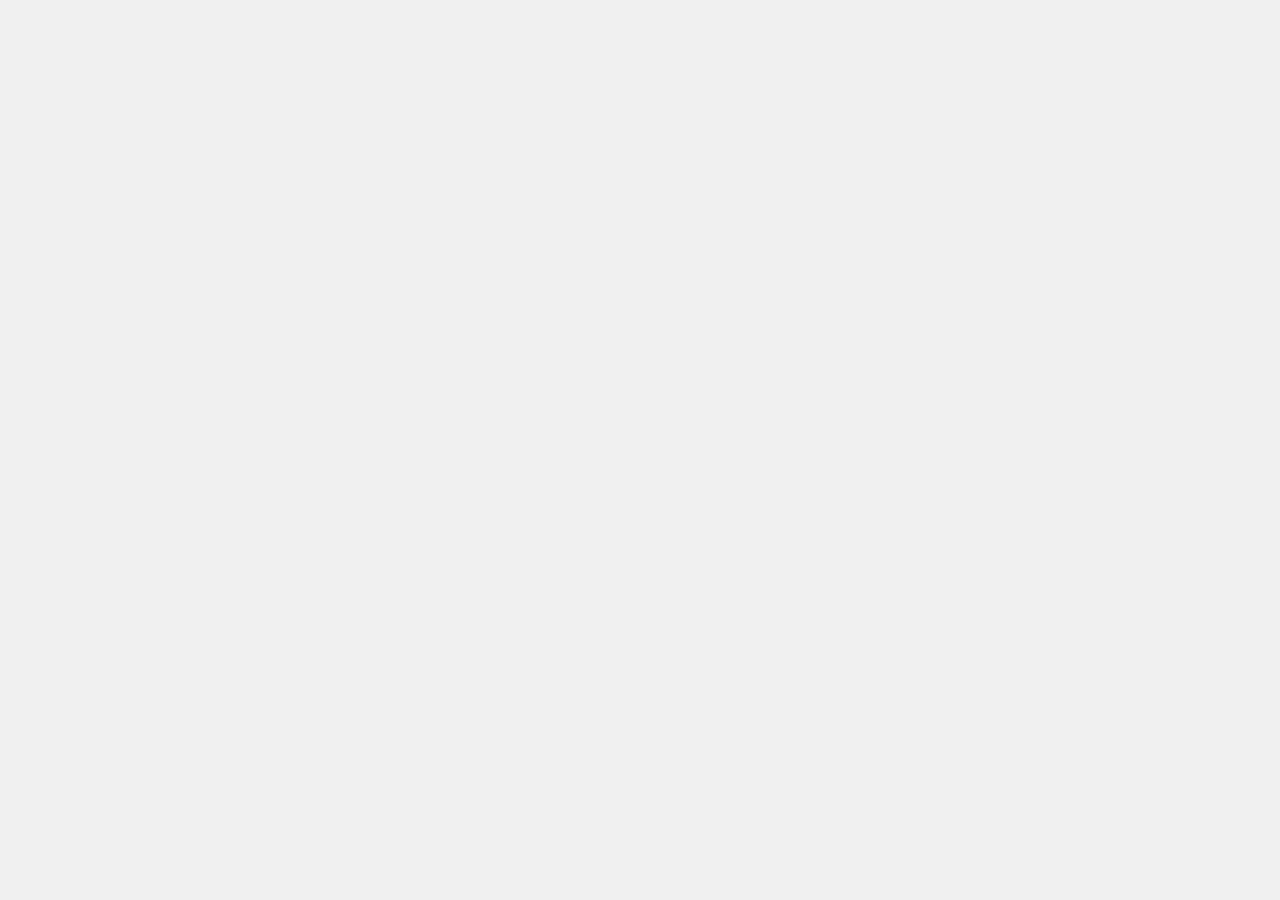
==== commit a627d5d9: "update files, fix formatting" ====
--- a/index.html
+++ b/index.html
@@ -1,633 +1,59 @@
 <!DOCTYPE html>
-<html>
+<html lang="en">
 
 <head>
-  <link href="https://maxcdn.bootstrapcdn.com/font-awesome/4.2.0/css/font-awesome.min.css" rel="stylesheet">
-  <link rel="preconnect" href="https://fonts.googleapis.com">
-  <link rel="preconnect" href="https://fonts.gstatic.com" crossorigin>
-  <link
-    href="https://fonts.googleapis.com/css2?family=Archivo+Narrow&family=Julius+Sans+One&family=Open+Sans&family=Source+Sans+Pro&display=swap"
-    rel="stylesheet">
-  <link rel="stylesheet" href="index.css">
+    <meta charset="UTF-8">
+    <meta name="viewport" content="width=device-width, initial-scale=1.0">
+    <title>Ana R. Correia - CV</title>
+    <style>
+        html, body {
+            margin: 0;
+            padding: 0;
+            width: 100vw;
+            height: 100vh;
+            overflow: hidden;
+            background-color: #f0f0f0;
+        }
+
+        .pdf-frame {
+            width: 100%;
+            height: 100%;
+            border: none;
+            display: block;
+        }
+
+        .fallback-msg {
+            display: flex;
+            flex-direction: column;
+            justify-content: center;
+            align-items: center;
+            height: 100vh;
+            font-family: sans-serif;
+            text-align: center;
+            color: #333;
+        }
+
+        .fallback-msg a {
+            color: #0366d6;
+            text-decoration: none;
+            font-weight: bold;
+        }
+        
+        .fallback-msg a:hover {
+            text-decoration: underline;
+        }
+    </style>
 </head>
 
 <body>
-  <page size="A4">
-    <div class="container">
-      <div class="leftPanel">
-        <img src="AnaRCorreia.jpg">
-        <div class="details">
-          <div class="item bottomLineSeparator">
-            <div class="smallText">
-              <p>
-                <i class="fa fa-envelope contactIcon" aria-hidden="true"></i>
-                <a href="mailto:raquelvcorreia@gmail.com">
-                  raquelvcorreia@gmail.com
-                </a>
-              </p>
-              <p>
-                <i class="fa fa-linkedin-square contactIcon" aria-hidden="true"></i>
-                <a href="https://www.linkedin.com/in/ana-correia/">
-                  in/ana-correia
-                </a>
-              </p>
-              <p>
-                <i class="fa fa-github  contactIcon" aria-hidden="true"></i>
-                <a href="https://github.com/raquelvcorreia">
-                  raquelvcorreia
-                </a>
-              </p>
-
+    <iframe class="pdf-frame" src="AnaRCorreia.pdf" title="Embedded PDF Document">
+        <object class="pdf-frame" data="AnaRCorreia.pdf" type="application/pdf">
+            <div class="fallback-msg">
+                <p>Your browser does not support embedded PDFs.</p>
+                <p>You can <a href="AnaRCorreia.pdf" download>click here to download the PDF</a> instead.</p>
             </div>
-          </div>
-          <div class="item bottomLineSeparator">
-            <p> </p>
-            <div class="item">
-              <h2>
-                PROFILE
-              </h2>
-              <div class="smallText">
-                <p>
-                  &bull; An experienced wet-lab protein biochemist evolved into a computational designer.
-                </p>
-                <p>
-                  &bull; Passionate about solving complex biological puzzles by combining structural and experimental
-                  insights with AI/ML
-                  pipelines to design the next generation of functional proteins.
-                </p>
-              </div>
-            </div>
-          </div>
-          <div class="item bottomLineSeparator">
-            <br />
-            <h2>
-              SKILLS
-            </h2>
-            <div class="smallText">
-              <div class="skill">
-                <ul>
-                  <li>
-                    &bull; Computational Protein Design and AI/ML.
-                  </li>
-                  <li>
-                    &bull; Structural Biology & Protein Characterization.
-                  </li>
-                  <li>
-                    &bull; Data Science, Analytics & Infrastructure.
-                  </li>
-                  <li>
-                    &bull; R&D Project Management & Collaboration.
-                  </li>
-                  <li>
-                    &bull; Python, MongoDB, SQL, AWS, and basic Apache Spark for ML and R.
-                  </li>
-                </ul>
-              </div>
-            </div>
-          </div>
-        </div>
-      </div>
-
-
-
-      <div class="rightPanel">
-        <div>
-          <h1>
-            Ana R. Correia
-          </h1>
-        </div>
-
-        <h2>
-          Work Experience
-        </h2>
-        <div class="Timeline">
-          <div class="outer">
-            <div class="card">
-              <div class="info">
-                <div class="title">
-                  <div class="jobPosition">
-                    <span class="bolded">
-                      SENIOR AI (PROTEIN) ENGINEER
-                      &nbsp;|&nbsp;
-                      <a href="https://www.samsaraeco.com/"> SAMSARA ECO </a>
-                    </span>
-                    <span>
-                      NSW, AUSTRALIA | Jul 2024 - Present
-                    </span>
-                  </div>
-
-                  <div class="smallText">
-                    <ul>
-                      <li>
-                        Protein design and engineering of novel enzymes for plastic recycling applications.
-                      </li>
-                      <li>
-                        Benchmarking and optimization of in-house ML models, while proactively auditing and integrating
-                        cutting-edge, open-source AI/ML protein engineering tools into discovery platforms.
-                      </li>
-                      <li>
-                        Integrate ML predictions with structural, biophysical, and experimental data to accurately
-                        prioritize high-quality variants for validation.
-                      </li>
-                      <li>
-                        Collaborate on architecting the company's data model and building the database infrastructure,
-                        to enhance data accessibility between teams and improve integration across engineering
-                        pipelines.
-                      </li>
-                      <li>
-                        Bridge computational and wet-lab teams to drive rapid design-build-test-learn iterations for
-                        novel enzyme development.
-                      </li>
-                    </ul>
-                  </div>
-                </div>
-              </div>
-            </div>
-
-            <div class="card">
-              <div class="info">
-                <div class="title">
-                  <div class="jobPosition">
-                    <span class="bolded">
-                      SCIENTIST
-                      &nbsp;|&nbsp;
-                      <a href="https://www.amgen.com"> AMGEN INC. </a>
-                    </span>
-                    <span>
-                      Thousand Oaks, CA, USA | Apr 2018 - Sept 2022
-                    </span>
-                  </div>
-
-                  <div class="smallText">
-                    <ul>
-                      <li>
-                        Integrated multidisciplinary teams focused on leveraging and structuring data for ML/AI
-                        applications.
-                      </li>
-                      <li>
-                        Project development and management.
-                      </li>
-                      <li>
-                        Protein engineering, development of purification and analytical characterization workflows for
-                        established and novel antibody-like formats (including bi- and multivalent biologics).
-                      </li>
-                      <li>
-                        Mentoring, cross-training and supervision of junior scientists in purification, data analysis,
-                        and high throughput sample tracking systems.
-                      </li>
-                    </ul>
-                  </div>
-                </div>
-              </div>
-            </div>
-
-            <div class="card">
-              <div class="info">
-                <div class="title">
-                  <div class="jobPosition">
-                    <span class="bolded">
-                      POSTDOC
-                      &nbsp;|&nbsp;
-                      <a href="https://www.caltech.edu/"> CALTECH </a>
-                      &nbsp;|&nbsp;
-                      <a href="http://ahweb.caltech.edu/AH_Web/Hoelz_Lab_Home.html"> Hoelz Lab </a>
-                    </span>
-                    <span>
-                      PASADENA, CA, USA | Nov 2013 - Mar 2018
-                    </span>
-                  </div>
-                  <div class="smallText">
-
-                    <ul>
-                      <li>
-                        Expression, purification, assembly and characterization of large macromolecular complexes.
-                      </li>
-                      <li>
-                        Structural determination of protein complex by X-ray crystallography.
-                      </li>
-                      <li>
-                        Expression and characterization of synthetic antibodies, for further use in crystallization
-                        assays.
-                      </li>
-                    </ul>
-                  </div>
-                </div>
-              </div>
-            </div>
-
-            <div class="card">
-              <div class="info">
-                <div class="title">
-                  <div class="jobPosition">
-                    <span class="bolded">
-                      POSTDOC
-                      &nbsp;|&nbsp;
-                      <a href="http://www.cnb.csic.es/"> CNB-CSIC </a>
-                      &nbsp;|&nbsp;
-                      <a href="http://wwwuser.cnb.csic.es/~jrcaston/Caston-lab/Home.html"> Caston Lab </a>
-                    </span>
-                    <span>
-                      Madrid, SPAIN | Aug 2011 - Oct 2013
-                    </span>
-                  </div>
-                  <div class="smallText">
-
-                    <ul>
-                      <li>
-                        Production of virus in mammalian and fish cell lines. Purification of virus and viral like
-                        particles and subsequent biochemical and structural characterization (negative-stain and
-                        Cryo-EM).
-                      </li>
-                      <li>
-                        Viral ribonucleoprotein complexes extraction and characterization.
-                      </li>
-                    </ul>
-                  </div>
-                </div>
-              </div>
-            </div>
-            <div class="card">
-              <div class="info">
-                <div class="title">
-                  <div class="jobPosition">
-                    <span class="bolded">
-                      VISITNG RESEARCHER
-                      &nbsp;|&nbsp;
-                      <a href="https://www.uni-bonn.de/en"> BONN UNIVERSITY</a>
-                      &nbsp;|&nbsp;
-                      <a href="https://www.ibmb.uni-bonn.de/de/forschung/ag-voos"> Voos Lab </a>
-                    </span>
-                    <span>
-                      Bonn, GERMANY | Feb 2010 - Jul 2010
-                    </span>
-                  </div>
-                  <div class="smallText">
-                    <ul>
-                      <li>
-                        In vivo (yeast cells) and ex vivo (isolated mitochondria) characterization of a mitochondrial
-                        protein biogenesis.
-                      </li>
-                    </ul>
-                  </div>
-                </div>
-              </div>
-            </div>
-          </div>
-        </div>
-
-
-
-
-        <h2>
-          Education
-        </h2>
-
-        <div class="Timeline">
-          <div class="outer">
-            <div class="card">
-              <div class="info">
-                <div class="title">
-                  <div class="jobPosition">
-                    <span class="bolded">
-                      PHD STUDENT
-                      &nbsp;|&nbsp;
-                      <a href="https://www.itqb.unl.pt"> ITQB-NOVA </a>
-                      &nbsp;|&nbsp;
-                      <a href="https://folding.campus.ciencias.ulisboa.pt/index.html"> Gomes Lab </a>
-                    </span>
-                    <span>
-                      Lisbon, PORTUGAL | 2006 - 2010
-                    </span>
-                  </div>
-                  <div class="smallText">
-
-                    <ul>
-                      <li>
-                        Conformational and functional characterization of a mitochondrial protein using different
-                        biophysical techniques namely: fluorescence spectroscopy, differential scanning calorimetry,
-                        calorimetry, circular dichroism and NMR.
-                      </li>
-                    </ul>
-                  </div>
-                </div>
-              </div>
-            </div>
-            <div class="card">
-              <div class="info">
-                <div class="title">
-                  <div class="jobPosition">
-                    <span class="bolded">
-                      INTERN AND VISITNG PHD STUDENT
-                      &nbsp;|&nbsp;
-                      <a href="https://www.crick.ac.uk"> NIMR-MRC </a>
-                    </span>
-                    <span>
-                      London, UK | 2005 - 2009
-                    </span>
-                  </div>
-                  <div class="smallText">
-                    <ul>
-                      <li>
-                        Research training on molecular biology and NMR.
-                      </li>
-                    </ul>
-                  </div>
-                </div>
-              </div>
-            </div>
-            <div class="card">
-              <div class="info">
-                <div class="title">
-                  <div class="jobPosition">
-                    <span class="bolded">
-                      BACHELOR’S DEGREE, BIOCHEMISTRY, 2005
-                      &nbsp;|&nbsp;
-                      <a href="https://ciencias.ulisboa.pt/en"> University of Lisbon (FCUL) </a>
-                    </span>
-                  </div>
-                </div>
-              </div>
-            </div>
-          </div>
-        </div>
-      </div>
-    </div>
-    </div>
-
-
-
-  </page>
-
-  <page size="A4">
-    <div class="container">
-      <div class="leftPanel">
-        <div class="item bottomLineSeparator">
-          <div class="item topLineSeparator">
-            <div class="item">
-              <h2>
-                LANGUAGES
-              </h2>
-              <div class="smallText">
-                <div class="skill">
-                  <ul>
-                    <li>
-                      &bull; English
-                    </li>
-                    <li>
-                      &bull; Spanish
-                    </li>
-                    <li>
-                      &bull; Portuguese (native)
-                    </li>
-                  </ul>
-                </div>
-              </div>
-            </div>
-          </div>
-        </div>
-        <div class="item bottomLineSeparator">
-          <div class="item">
-            <h2>
-              HOBBIES & INTERESTS
-            </h2>
-            <div class="smallText">
-              <div class="skill">
-                <ul>
-                  <li>
-                    &bull; Hiking
-                  </li>
-                  <li>
-                    &bull; Scuba Diving
-                  </li>
-                  <li>
-                    &bull; Ocean Conservancy
-                  </li>
-                  <li>
-                    &bull; Mountain Biking
-                  </li>
-                  <li>
-                    &bull; Traveling
-                  </li>
-                </ul>
-              </div>
-            </div>
-          </div>
-        </div>
-
-
-        <div class="details2">
-          <div class="item topLineSeparator">
-            <div class="item bottomLineSeparator">
-              <div class="smallText">
-                <p>
-                  <i class="fa fa-envelope contactIcon" aria-hidden="true"></i>
-                  <a href="mailto:raquelvcorreia@gmail.com">
-                    raquelvcorreia@gmail.com
-                  </a>
-                </p>
-                <p>
-                  <i class="fa fa-linkedin-square contactIcon" aria-hidden="true"></i>
-                  <a href="https://www.linkedin.com/in/ana-correia/">
-                    in/ana-correia
-                  </a>
-                </p>
-                <p>
-                  <i class="fa fa-github  contactIcon" aria-hidden="true"></i>
-                  <a href="https://github.com/raquelvcorreia">
-                    raquelvcorreia
-                  </a>
-                </p>
-
-              </div>
-            </div>
-          </div>
-        </div>
-      </div>
-
-
-      <div class="rightPanel">
-
-
-
-        <h2>
-          Selected Additional Training & Certifications
-        </h2>
-
-        <div class="smallText2">
-
-          <ul>
-            <li>
-              <b>MicroMasters Programs MITx – Statistics and Data Science (2025)</b>
-            </li>
-            <p></p>
-            <li>
-              Python 3 Programming by University of Michigan on Coursera (2022).
-            </li>
-            <p></p>
-            <li>
-              Applied Machine Learning in Python by University of Michigan on Coursera (2023).
-            </li>
-            <p></p>
-            <li>
-              Machine Learning Specialization by Stanford University & DeepLearning.AI on Coursera (2023).
-            </li>
-            <p></p>
-            <li>
-              Deep Learning Specialization by DeepLearning.AI on Coursera (2023).
-            </li>
-            <p></p>
-            <li>
-              Data Science Specialization by Johns Hopkins University on Coursera (8 courses from the specialization
-              including R programming, 2021).
-            </li>
-            <p></p>
-            <li>
-              Bioinformatics I, II by University of Toronto on Coursera (2023).
-            </li>
-            <p></p>
-            <li>
-              Algorithms for DNA sequencing by Johns Hopkins University on Coursera (2023).
-            </li>
-            <p></p>
-            <li>
-              SQL for Data Science by University of California, Davis on Coursera (2023).
-            </li>
-            <p></p>
-            <li>
-              Apache Spark for Data Engineering and Machine Learning by IBM on edX (2023)
-            </li>
-            <br />
-
-
-          </ul>
-
-          Proactively advancing my expertise in computational biology and data science to stay at the forefront of
-          emerging industry methodologies and technologies.
-        </div>
-
-
-
-        <br />
-
-        <h2>
-          Publications (8 as a first author, *)
-        </h2>
-        <div class="smallText2">
-          <p>
-          <ul>
-            <li>
-              <a href="https://www.tandfonline.com/doi/full/10.1080/19420862.2023.2263926">
-                Utility of physiologically based pharmacokinetic modeling to predict inter-antibody variability in
-                monoclonal antibody pharmacokinetics in mice. (2023) <b>mAbs</b>, 15(1): 2263926.
-              </a>
-            </li>
-            <p></p>
-            <li>
-              <a href="https://www.tandfonline.com/doi/full/10.1080/19420862.2023.2256745">
-                Development of in silico models to predict viscosity and mouse clearance using a comprehensive
-                analytical data set collected on 83 scaffold-consistent monoclonal antibodies (2023) <b>mAbs</b>,
-                15(1):2256745.
-              </a>
-            </li>
-            <p></p>
-            <li>
-              <a href="https://www.science.org/doi/epdf/10.1126/science.abm9129">
-                Architecture of the cytoplasmic face of the nuclear pore (2022) <b>Science</b>, 376 (6598):1174-1192.
-              </a>
-            </li>
-            <p></p>
-            <li>
-              <a href="https://www.frontiersin.org/articles/10.3389/fimmu.2021.660198/full">
-                Enhancing the Prefusion Conformational Stability of SARS-CoV-2 Spike Protein Through Structure-Guided
-                Design (2021) <b>Front. Immunol.</b>, 12, article 660198.
-              </a>
-            </li>
-            <p></p>
-            <li>
-              <a href="https://www.tandfonline.com/doi/full/10.1080/19420862.2020.1870058">
-                Rational selection of building blocks for the assembly of bispecific antibodies (2020) <b>mAbs</b>, 13
-                (1), e1870058.
-              </a>
-            </li>
-            <p></p>
-            <li>
-              <a href="https://www.nature.com/articles/s41467-018-04459-3">
-                Structural and functional analysis of mRNA export regulation by the nuclear pore complex (2018) <b>Nat.
-                  Commun.</b>, 9 (1):2319-2338. *
-              </a>
-            </li>
-            <p></p>
-            <li>
-              <a href="https://journals.iucr.org/m/issues/2018/02/00/jt5023/index.html">
-                A new MR-SAD algorithm for the automatic building of protein models from low-resolution X-ray data and a
-                poor starting model (2018) <b>IUCrJ.</b>, 5 (Prt 2):166-171.
-              </a>
-            </li>
-            <p></p>
-            <li>
-              <a href="https://www.science.org/doi/10.1126/science.aaa4136">
-                Nuclear pores. Architecture of the nuclear pore complex coat (2015) <b>Science</b>, 347, 1148-52. *
-              </a>
-            </li>
-            <p></p>
-            <li>
-              <a href="https://www.mdpi.com/2218-273X/4/4/956">
-                Probing the kinetic stabilities of Friedreich’s Ataxia clinical variants using a solid phase GroEL
-                chaperonin capture platform (2014) <b>Biomolecules</b>, 4 (4): 956-79. *
-              </a>
-            </li>
-            <p></p>
-            <li>
-              <a href="https://www.sciencedirect.com/science/article/pii/S1074552113002378?via%3Dihub">
-                Revertants, low temperature, and correctors reveal the mechanism of F508del-CTFR rescue by VX-809 and
-                suggest multiple agents for full correction (2013) <b>Chem. Biol.</b>, 20 (7):943-55.
-              </a>
-            </li>
-            <p></p>
-            <li>
-              <a
-                href="https://portlandpress.com/biochemj/article-abstract/426/2/197/44820/Iron-binding-activity-in-yeast-frataxin-entails-a?redirectedFrom=fulltext">
-                Iron binding activity in yeast frataxin entails a trade off with stability in the a1/b1 acidic ridge
-                region (2010) <b>Biochem. J.</b>, 426(2):197-203. *
-              </a>
-            </li>
-            <p></p>
-            <li>
-              <a
-                href="https://portlandpress.com/bioscirep/article-abstract/30/5/359/55844/No-evidence-of-direct-binding-between?redirectedFrom=fulltext">
-                No evidence of direct binding between ursodeoxycholic acid and the p53 DNA-binding domain (2010)
-                <b>Biosci Rep.</b>, 30(5):359-64. *
-              </a>
-            </li>
-            <p></p>
-            <li>
-              <a href="https://www.sciencedirect.com/science/article/abs/pii/S0006291X09020865?via%3Dihub">
-                The conserved Trp-155 in human frataxin as a hotspot for oxidative stress related chemical modifications
-                (2009) <b>BBRC</b>, 390(3):1007-11. *
-              </a>
-            </li>
-            <p></p>
-            <li>
-              <a href="https://febs.onlinelibrary.wiley.com/doi/10.1111/j.1742-4658.2008.06512.x">
-                Dynamics, stability and iron-binding activity of frataxin clinical mutants (2008) <b>FEBS J.</b>, 275,
-                3680-3690. *
-              </a>
-            </li>
-            <p></p>
-            <li>
-              <a
-                href="https://portlandpress.com/biochemj/article-abstract/398/3/605/42442/Conformational-stability-of-human-frataxin-and?redirectedFrom=fulltext">
-                Conformational stability of human frataxin and effect of Friedreich’s ataxia related mutations on
-                Protein Folding (2006) <b>Biochem. J.</b>, 398, 605-611. *
-              </a>
-            </li>
-            <p></p>
-          </ul>
-          </p>
-
-
-
-  </page>
+        </object>
+    </iframe>
 </body>
 
 </html>
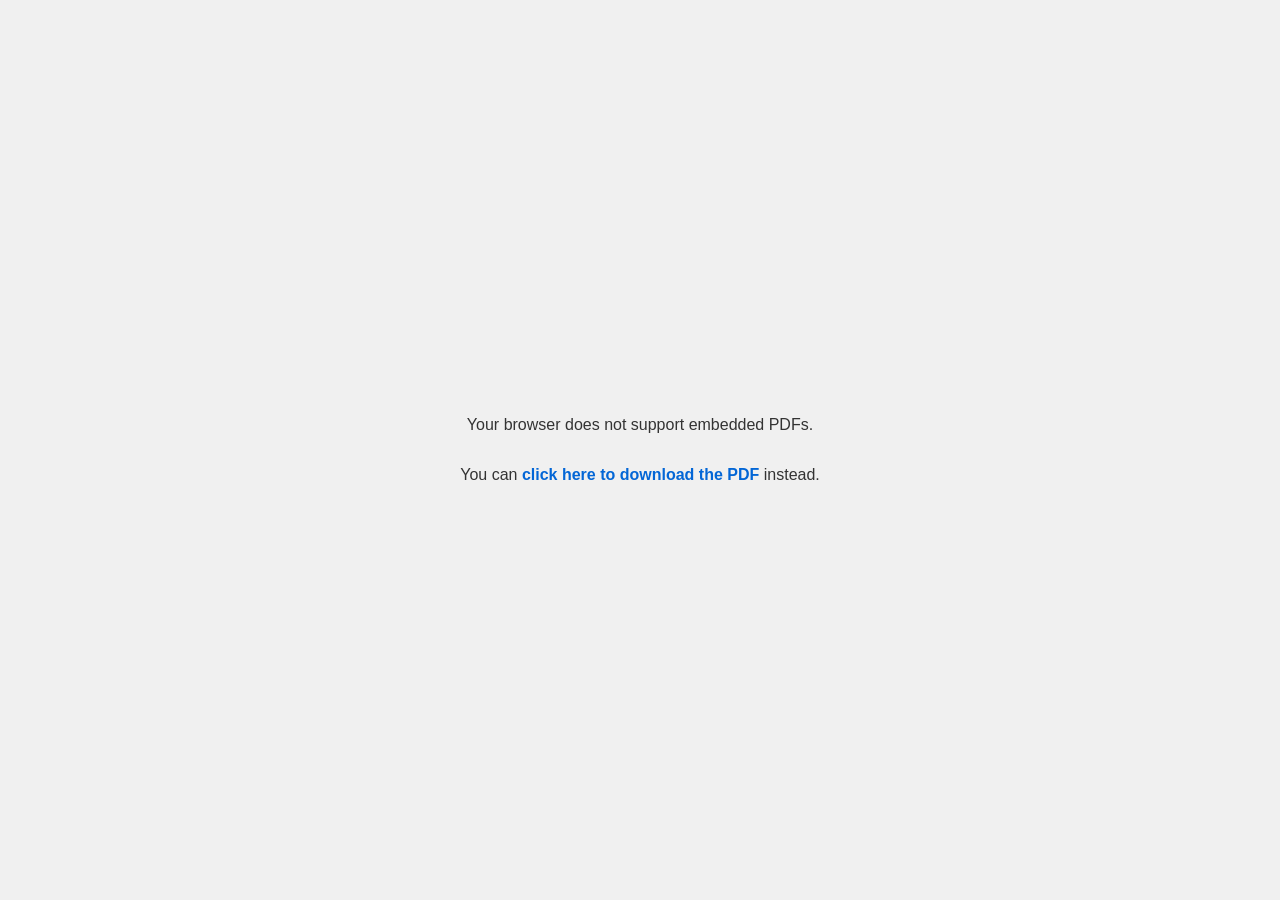
==== commit d4bba13e: "update font" ====
--- a/index.html
+++ b/index.html
@@ -46,14 +46,12 @@
 </head>
 
 <body>
-    <iframe class="pdf-frame" src="AnaRCorreia.pdf" title="Embedded PDF Document">
-        <object class="pdf-frame" data="AnaRCorreia.pdf" type="application/pdf">
-            <div class="fallback-msg">
-                <p>Your browser does not support embedded PDFs.</p>
-                <p>You can <a href="AnaRCorreia.pdf" download>click here to download the PDF</a> instead.</p>
-            </div>
-        </object>
-    </iframe>
+    <object class="pdf-frame" data="AnaRCorreia.pdf" type="application/pdf">
+        <div class="fallback-msg">
+            <p>Your browser does not support embedded PDFs.</p>
+            <p>You can <a href="AnaRCorreia.pdf" download>click here to download the PDF</a> instead.</p>
+        </div>
+    </object>
 </body>
 
 </html>
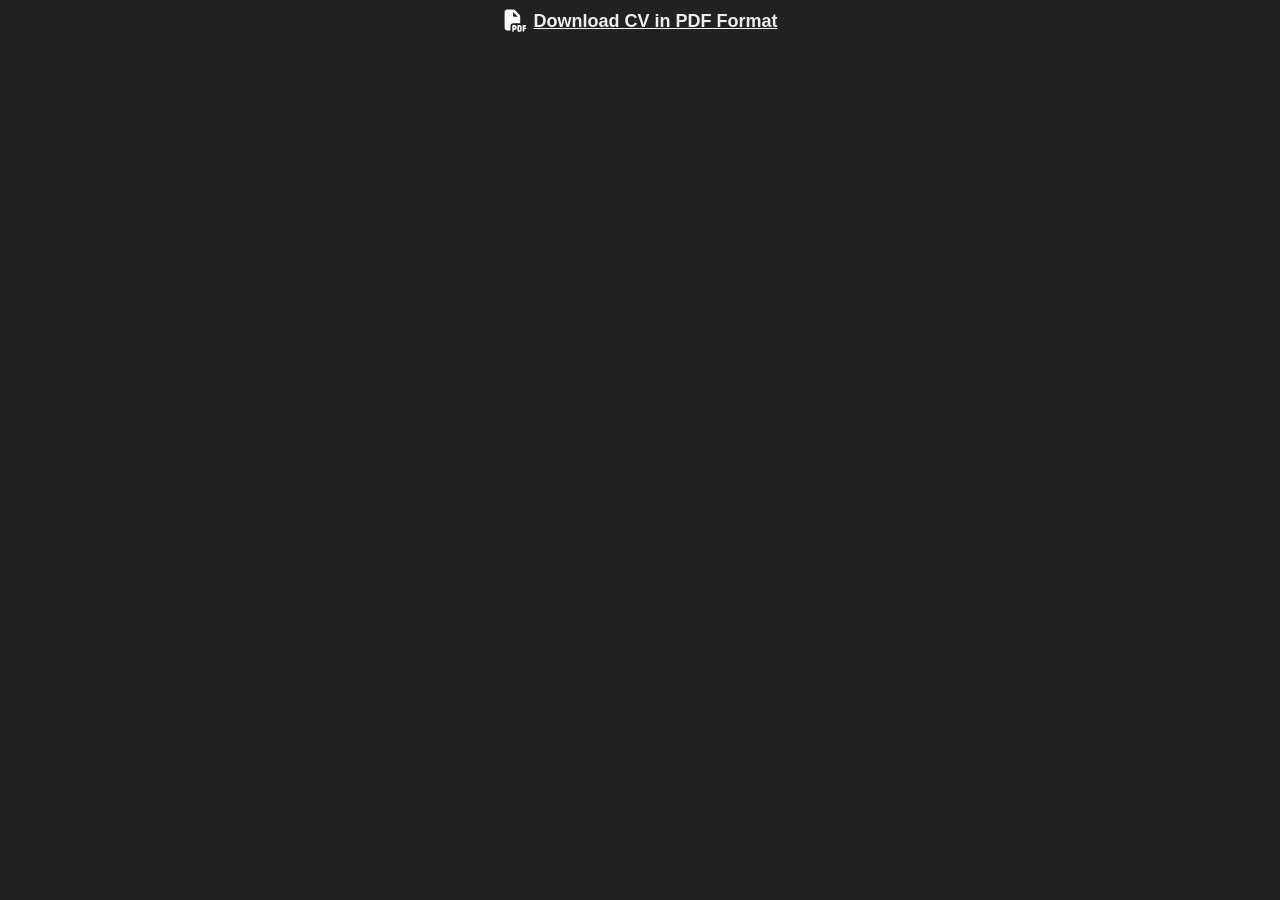
==== commit e7df9439: "add word, update pdf" ====
--- a/index.html
+++ b/index.html
@@ -3,55 +3,83 @@
 
 <head>
     <meta charset="UTF-8">
+    <link rel="icon" type="image/png" href="favicon-cv.png">
     <meta name="viewport" content="width=device-width, initial-scale=1.0">
     <title>Ana R. Correia - CV</title>
     <style>
-        html, body {
-            margin: 0;
-            padding: 0;
-            width: 100vw;
-            height: 100vh;
-            overflow: hidden;
-            background-color: #f0f0f0;
-        }
+    html,
+    body {
+        margin: 0;
+        padding: 0;
+        width: 100vw;
+        height: 100vh;
+        overflow: hidden;
+        background-color: #212121;
+    }
 
-        .pdf-frame {
-            width: 100%;
-            height: 100%;
-            border: none;
-            display: block;
-        }
+    .pdfDownloadBox {
+        display: block;
+        width: 100%;
+        height: 40px;
+        align-items: center;
+        font-family: sans-serif;
+        text-align: center;
+        margin: 0;
+        padding: 5px 0 0 0;
+    }
 
-        .fallback-msg {
-            display: flex;
-            flex-direction: column;
-            justify-content: center;
-            align-items: center;
-            height: 100vh;
-            font-family: sans-serif;
-            text-align: center;
-            color: #333;
-        }
+    .pdfDownloadLink {
+        text-decoration: underline;
+        font-size: 18px;
+        font-weight: bold;
+        line-height: 32px;
+        vertical-align: middle;
+        margin: 0;
+        padding: 0;
+    }
 
-        .fallback-msg a {
-            color: #0366d6;
-            text-decoration: none;
-            font-weight: bold;
-        }
-        
-        .fallback-msg a:hover {
-            text-decoration: underline;
-        }
+    .pdfDownloadIcon {
+        width: auto;
+        height: 26px;
+        vertical-align: top;
+        margin: 0 5px 0 0;
+        padding: 0;
+    }
+
+    .pdfDownloadLink,
+    .pdfDownloadIcon {
+        color: #eee;
+    }
+
+    .pdfContainer {
+        display: block;
+        position: absolute;
+        width: 100%;
+        top: 40px;
+        bottom: 0px;
+    }
+
+    .pdfFrame {
+        display: block;
+        position: relative;
+        width: 100%;
+        height: 100%;
+        border: none;
+        margin: 0;
+        padding: 0;
+    }
     </style>
 </head>
 
 <body>
-    <object class="pdf-frame" data="AnaRCorreia.pdf" type="application/pdf">
-        <div class="fallback-msg">
-            <p>Your browser does not support embedded PDFs.</p>
-            <p>You can <a href="AnaRCorreia.pdf" download>click here to download the PDF</a> instead.</p>
-        </div>
-    </object>
+    <div class="pdfDownloadBox">
+        <a class="pdfDownloadLink" href="AnaRCorreia-CV.pdf" target="_blank">
+            <img class="pdfDownloadIcon" src="icon-pdf.svg" />Download CV in PDF Format
+        </a>
+    </div>
+    <div class="pdfContainer">
+        <iframe class="pdfFrame" src="https://docs.google.com/gview?url=https%3A%2F%2Fraquelvcorreia.github.io%2FCV%2FAnaRCorreia-CV.pdf&embedded=true" title="Ana R. Correia - CV"></iframe>
+    </div>
 </body>
 
 </html>
